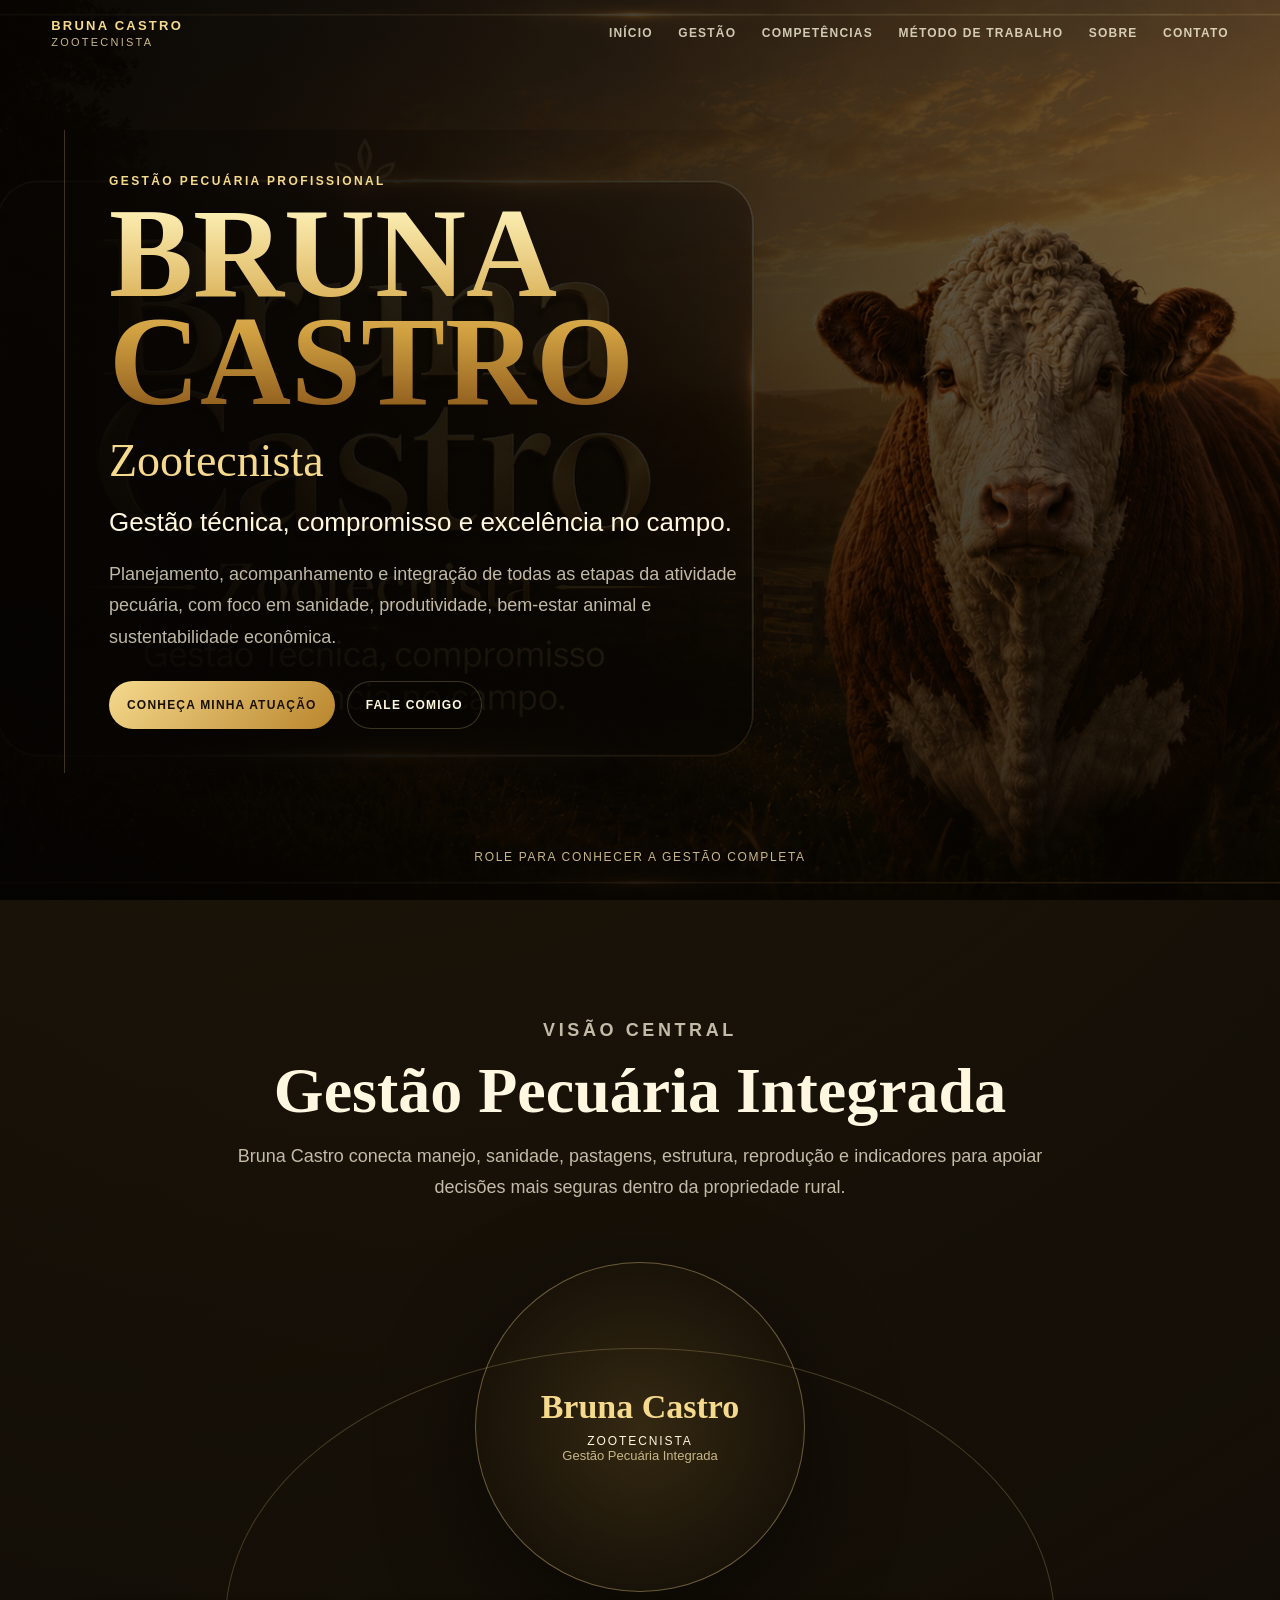
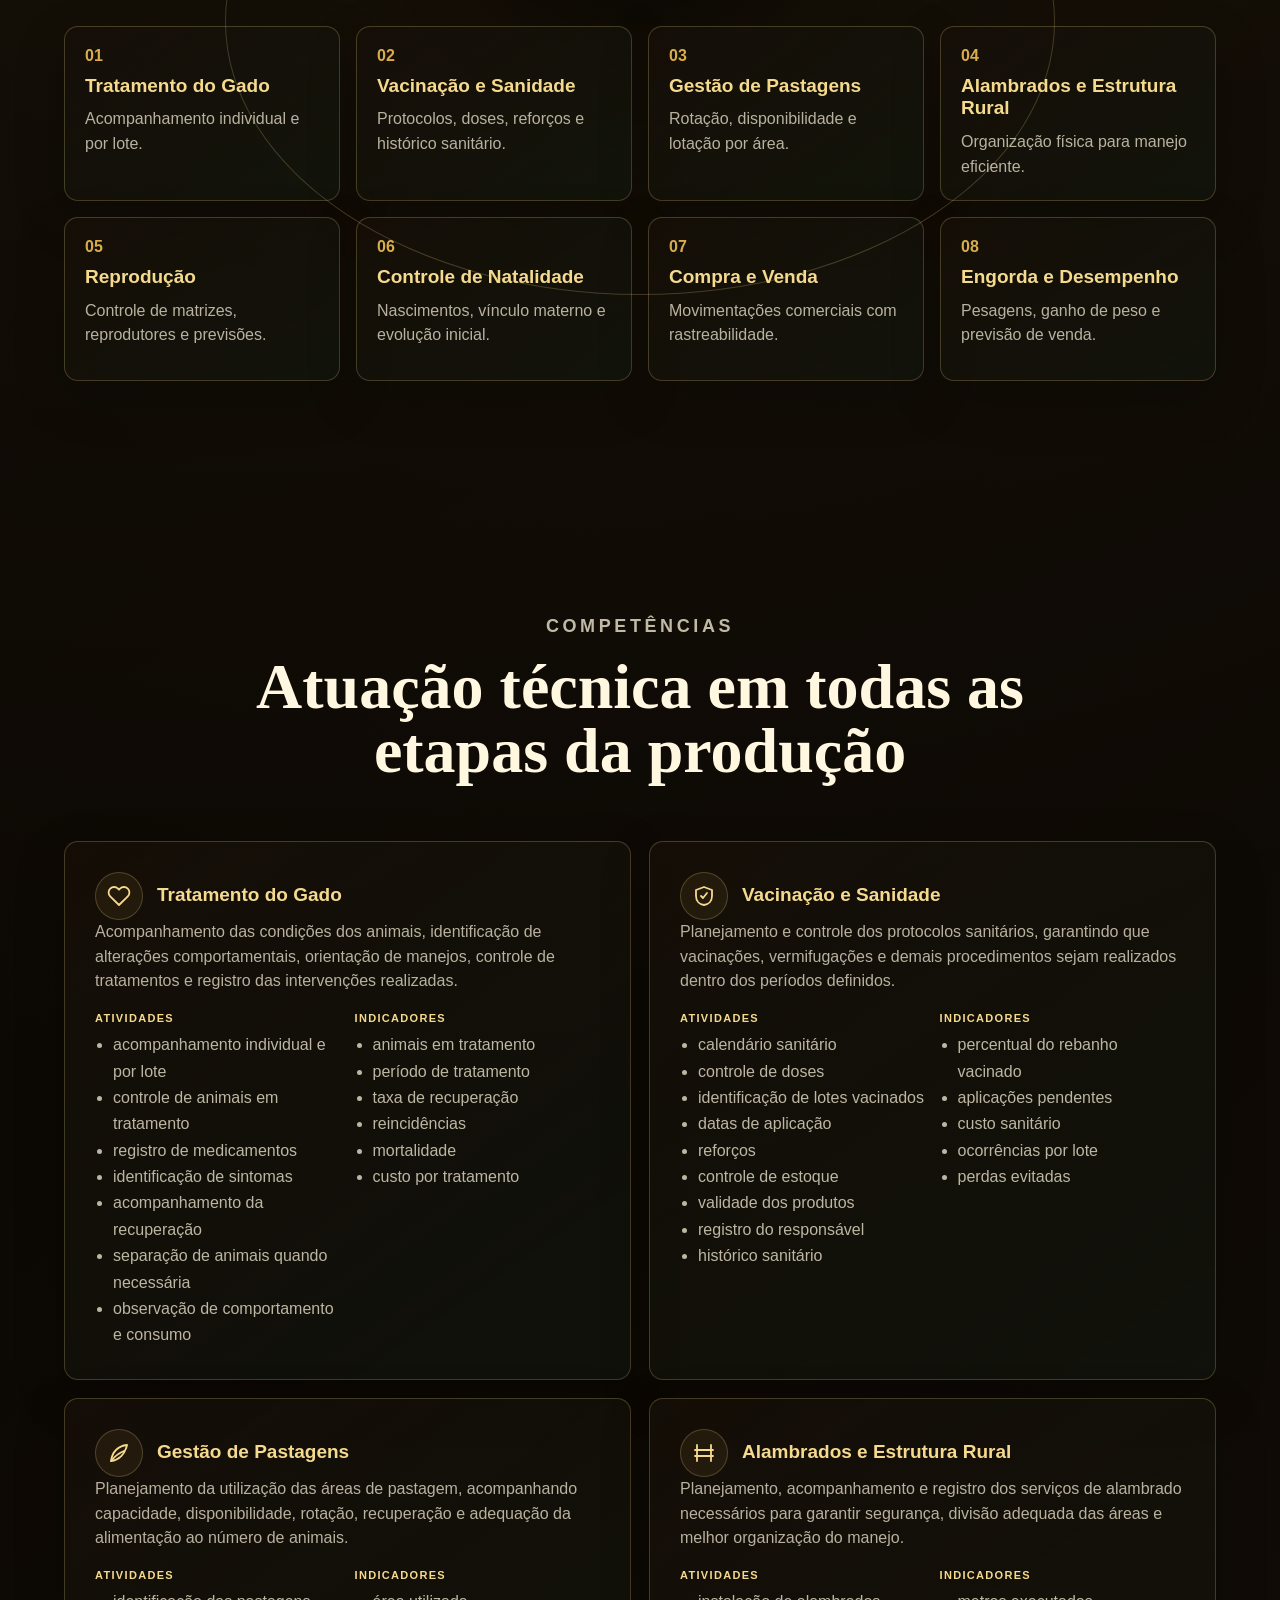
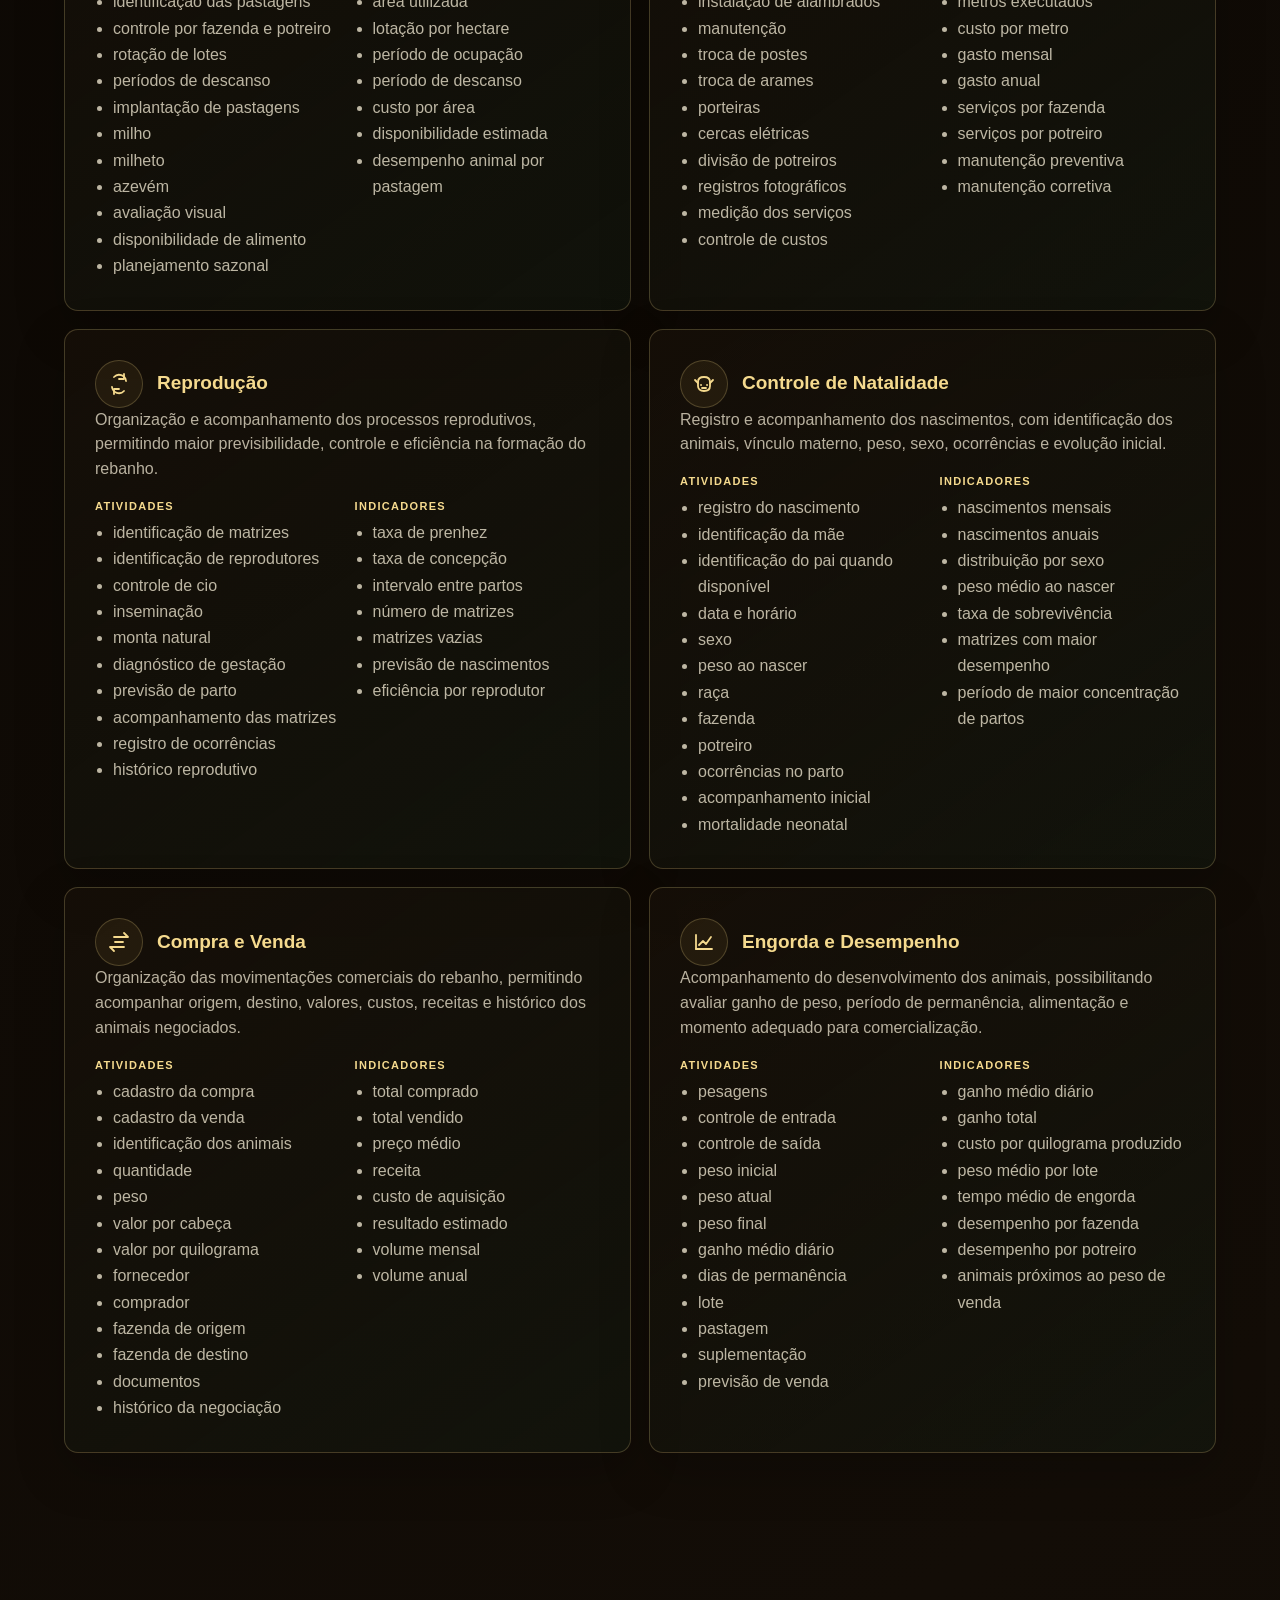
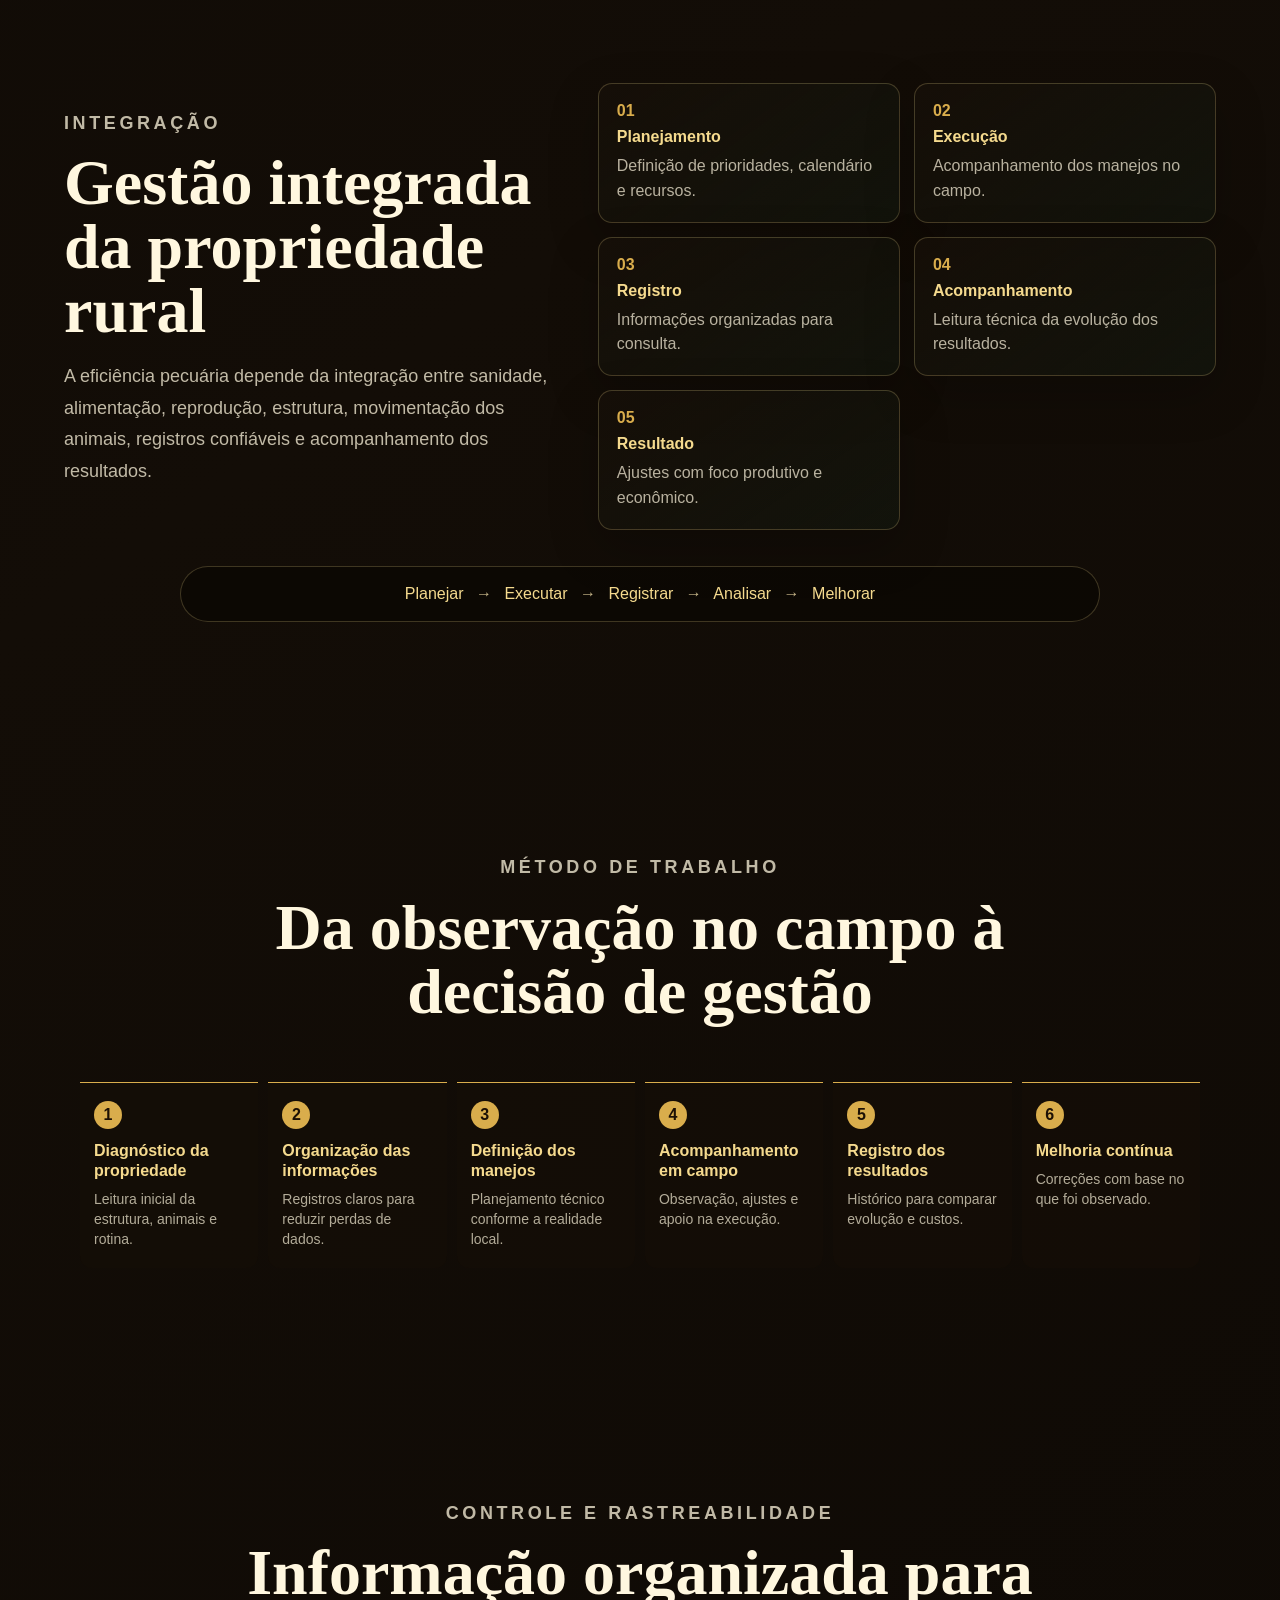
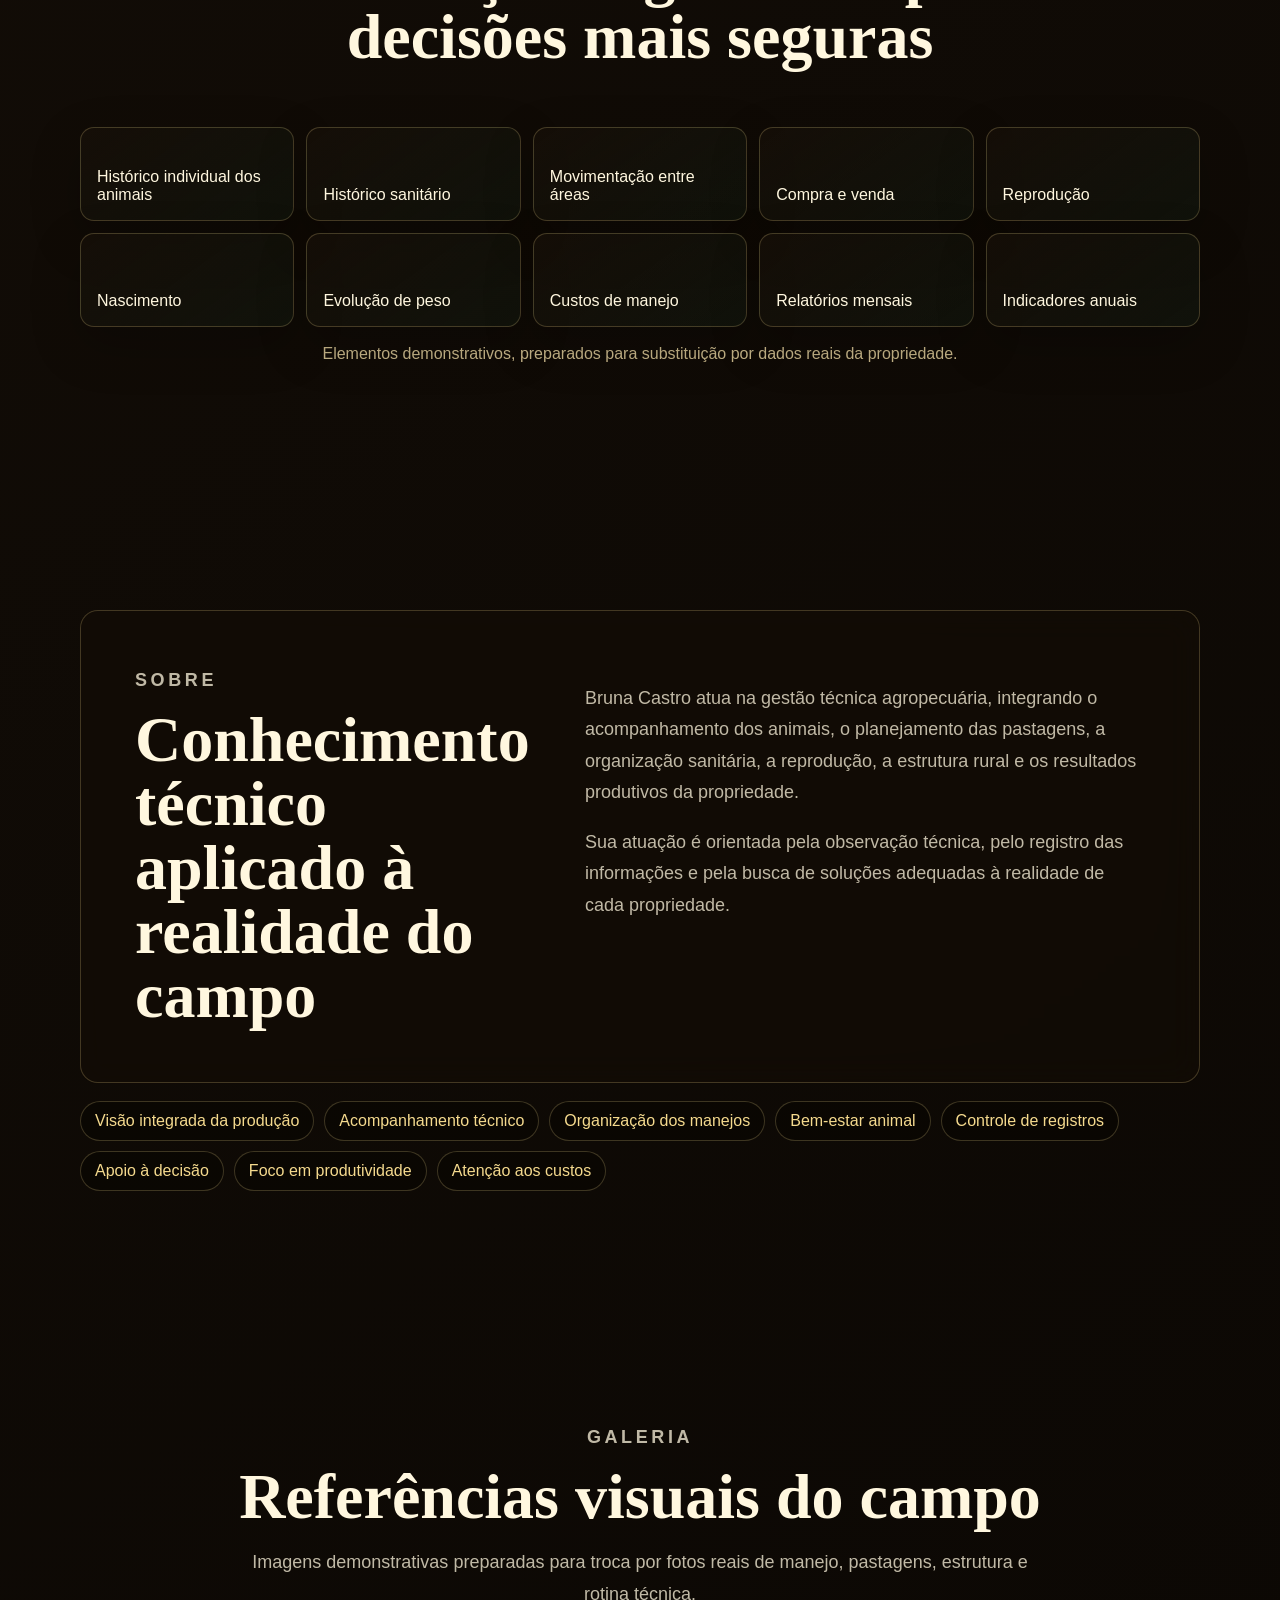
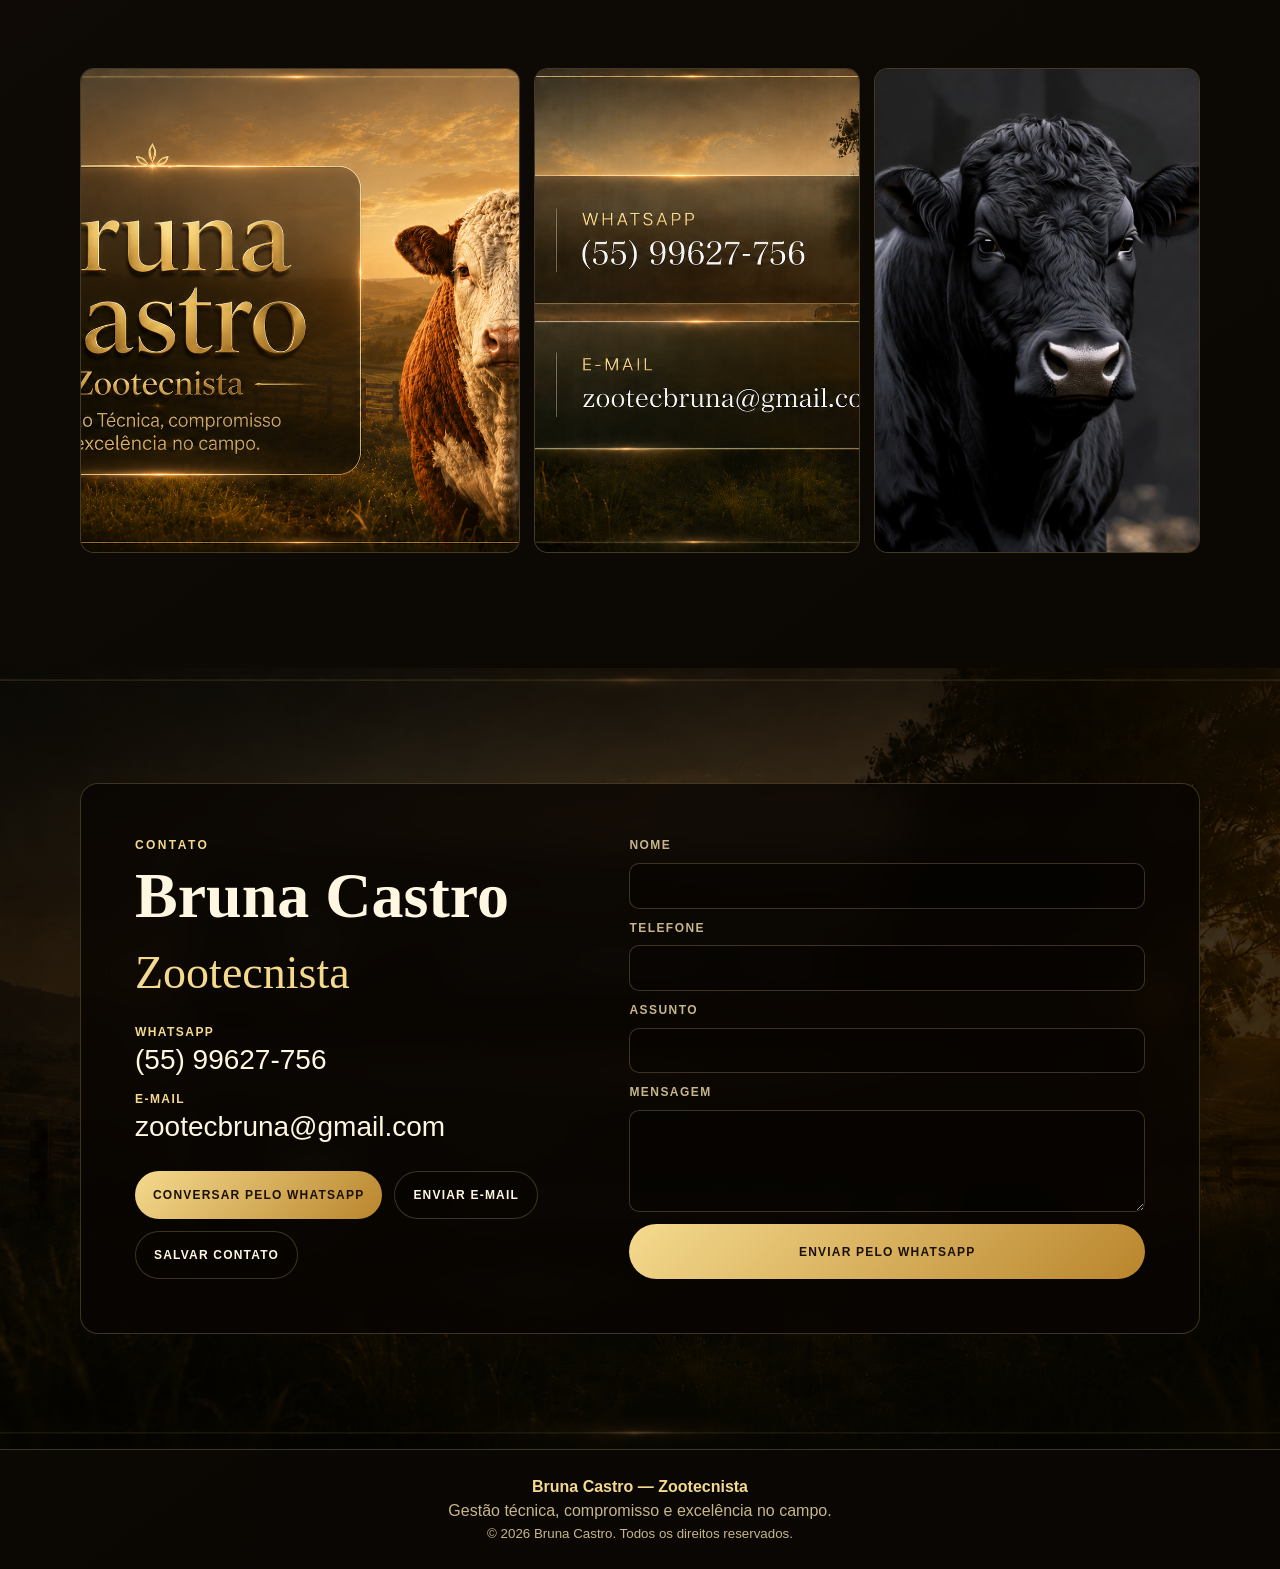
==== bruna/index.html @ d0d87368 "Add Bruna Castro portfolio" ====
<!DOCTYPE html>
<html lang="pt-BR">
<head>
  <meta charset="UTF-8">
  <meta name="viewport" content="width=device-width, initial-scale=1.0">
  <title>Bruna Castro | Zootecnista e Gestão Pecuária</title>
  <meta name="description" content="Portfólio profissional de Bruna Castro, zootecnista com atuação em gestão pecuária, sanidade animal, pastagens, reprodução, engorda, compra e venda e organização de propriedades rurais.">
  <meta name="theme-color" content="#0b0702">
  <link rel="canonical" href="https://wolf-pecuaria.onrender.com/bruna/">
  <link rel="icon" type="image/png" href="./assets/favicon.png">
  <meta property="og:title" content="Bruna Castro | Zootecnista e Gestão Pecuária">
  <meta property="og:description" content="Gestão técnica, compromisso e excelência no campo.">
  <meta property="og:image" content="https://wolf-pecuaria.onrender.com/bruna/assets/bruna-castro-capa.png">
  <meta property="og:type" content="website">
  <meta property="og:url" content="https://wolf-pecuaria.onrender.com/bruna/">
  <link rel="stylesheet" href="./styles.css">
  <script type="application/ld+json">
    {
      "@context": "https://schema.org",
      "@type": "Person",
      "name": "Bruna Castro",
      "jobTitle": "Zootecnista",
      "telephone": "+55 55 99627-756",
      "email": "zootecbruna@gmail.com",
      "url": "https://wolf-pecuaria.onrender.com/bruna/"
    }
  </script>
</head>
<body>
  <header class="site-header" id="siteHeader">
    <a class="brand" href="#inicio" aria-label="Ir para o início">
      <strong>Bruna Castro</strong>
      <span>Zootecnista</span>
    </a>
    <button class="menu-toggle" id="menuToggle" type="button" aria-label="Abrir menu" aria-expanded="false">
      <span></span><span></span><span></span>
    </button>
    <nav class="nav" id="navMenu" aria-label="Navegação principal">
      <a href="#inicio">Início</a>
      <a href="#gestao">Gestão</a>
      <a href="#competencias">Competências</a>
      <a href="#metodo">Método de Trabalho</a>
      <a href="#sobre">Sobre</a>
      <a href="#contato">Contato</a>
    </nav>
  </header>

  <main>
    <section class="hero section" id="inicio">
      <div class="hero-bg" aria-hidden="true"></div>
      <div class="hero-content reveal">
        <p class="eyebrow">Gestão pecuária profissional</p>
        <h1>Bruna Castro</h1>
        <p class="hero-role">Zootecnista</p>
        <p class="hero-quote">Gestão técnica, compromisso e excelência no campo.</p>
        <p class="hero-text">Planejamento, acompanhamento e integração de todas as etapas da atividade pecuária, com foco em sanidade, produtividade, bem-estar animal e sustentabilidade econômica.</p>
        <div class="hero-actions">
          <a class="btn btn-primary" href="#competencias">Conheça minha atuação</a>
          <a class="btn btn-ghost" href="https://wa.me/555599627756" target="_blank" rel="noopener">Fale comigo</a>
        </div>
      </div>
      <p class="scroll-hint">Role para conhecer a gestão completa</p>
    </section>

    <section class="section management" id="gestao">
      <div class="section-heading reveal">
        <p class="eyebrow">Visão central</p>
        <h2>Gestão Pecuária Integrada</h2>
        <p>Bruna Castro conecta manejo, sanidade, pastagens, estrutura, reprodução e indicadores para apoiar decisões mais seguras dentro da propriedade rural.</p>
      </div>

      <div class="diagram reveal" aria-label="Diagrama de competências integradas">
        <div class="diagram-center">
          <strong>Bruna Castro</strong>
          <span>Zootecnista</span>
          <em>Gestão Pecuária Integrada</em>
        </div>
        <div class="diagram-grid">
          <article class="diagram-card"><span>01</span><h3>Tratamento do Gado</h3><p>Acompanhamento individual e por lote.</p></article>
          <article class="diagram-card"><span>02</span><h3>Vacinação e Sanidade</h3><p>Protocolos, doses, reforços e histórico sanitário.</p></article>
          <article class="diagram-card"><span>03</span><h3>Gestão de Pastagens</h3><p>Rotação, disponibilidade e lotação por área.</p></article>
          <article class="diagram-card"><span>04</span><h3>Alambrados e Estrutura Rural</h3><p>Organização física para manejo eficiente.</p></article>
          <article class="diagram-card"><span>05</span><h3>Reprodução</h3><p>Controle de matrizes, reprodutores e previsões.</p></article>
          <article class="diagram-card"><span>06</span><h3>Controle de Natalidade</h3><p>Nascimentos, vínculo materno e evolução inicial.</p></article>
          <article class="diagram-card"><span>07</span><h3>Compra e Venda</h3><p>Movimentações comerciais com rastreabilidade.</p></article>
          <article class="diagram-card"><span>08</span><h3>Engorda e Desempenho</h3><p>Pesagens, ganho de peso e previsão de venda.</p></article>
        </div>
      </div>
    </section>

    <section class="section competencies" id="competencias">
      <div class="section-heading reveal">
        <p class="eyebrow">Competências</p>
        <h2>Atuação técnica em todas as etapas da produção</h2>
      </div>
      <div class="competency-list" id="competencyList"></div>
    </section>

    <section class="section integrated">
      <div class="split">
        <div class="section-heading reveal">
          <p class="eyebrow">Integração</p>
          <h2>Gestão integrada da propriedade rural</h2>
          <p>A eficiência pecuária depende da integração entre sanidade, alimentação, reprodução, estrutura, movimentação dos animais, registros confiáveis e acompanhamento dos resultados.</p>
        </div>
        <div class="pillars reveal">
          <article><span>01</span><strong>Planejamento</strong><p>Definição de prioridades, calendário e recursos.</p></article>
          <article><span>02</span><strong>Execução</strong><p>Acompanhamento dos manejos no campo.</p></article>
          <article><span>03</span><strong>Registro</strong><p>Informações organizadas para consulta.</p></article>
          <article><span>04</span><strong>Acompanhamento</strong><p>Leitura técnica da evolução dos resultados.</p></article>
          <article><span>05</span><strong>Resultado</strong><p>Ajustes com foco produtivo e econômico.</p></article>
        </div>
      </div>
      <div class="flow reveal">Planejar <span>→</span> Executar <span>→</span> Registrar <span>→</span> Analisar <span>→</span> Melhorar</div>
    </section>

    <section class="section method" id="metodo">
      <div class="section-heading reveal">
        <p class="eyebrow">Método de Trabalho</p>
        <h2>Da observação no campo à decisão de gestão</h2>
      </div>
      <ol class="timeline reveal">
        <li><strong>Diagnóstico da propriedade</strong><span>Leitura inicial da estrutura, animais e rotina.</span></li>
        <li><strong>Organização das informações</strong><span>Registros claros para reduzir perdas de dados.</span></li>
        <li><strong>Definição dos manejos</strong><span>Planejamento técnico conforme a realidade local.</span></li>
        <li><strong>Acompanhamento em campo</strong><span>Observação, ajustes e apoio na execução.</span></li>
        <li><strong>Registro dos resultados</strong><span>Histórico para comparar evolução e custos.</span></li>
        <li><strong>Melhoria contínua</strong><span>Correções com base no que foi observado.</span></li>
      </ol>
    </section>

    <section class="section traceability">
      <div class="section-heading reveal">
        <p class="eyebrow">Controle e rastreabilidade</p>
        <h2>Informação organizada para decisões mais seguras</h2>
      </div>
      <div class="dashboard reveal">
        <article>Histórico individual dos animais</article>
        <article>Histórico sanitário</article>
        <article>Movimentação entre áreas</article>
        <article>Compra e venda</article>
        <article>Reprodução</article>
        <article>Nascimento</article>
        <article>Evolução de peso</article>
        <article>Custos de manejo</article>
        <article>Relatórios mensais</article>
        <article>Indicadores anuais</article>
      </div>
      <p class="demo-note">Elementos demonstrativos, preparados para substituição por dados reais da propriedade.</p>
    </section>

    <section class="section about" id="sobre">
      <div class="about-panel reveal">
        <div>
          <p class="eyebrow">Sobre</p>
          <h2>Conhecimento técnico aplicado à realidade do campo</h2>
        </div>
        <div>
          <p>Bruna Castro atua na gestão técnica agropecuária, integrando o acompanhamento dos animais, o planejamento das pastagens, a organização sanitária, a reprodução, a estrutura rural e os resultados produtivos da propriedade.</p>
          <p>Sua atuação é orientada pela observação técnica, pelo registro das informações e pela busca de soluções adequadas à realidade de cada propriedade.</p>
        </div>
      </div>
      <div class="highlights reveal">
        <span>Visão integrada da produção</span>
        <span>Acompanhamento técnico</span>
        <span>Organização dos manejos</span>
        <span>Bem-estar animal</span>
        <span>Controle de registros</span>
        <span>Apoio à decisão</span>
        <span>Foco em produtividade</span>
        <span>Atenção aos custos</span>
      </div>
    </section>

    <section class="section gallery-section">
      <div class="section-heading reveal">
        <p class="eyebrow">Galeria</p>
        <h2>Referências visuais do campo</h2>
        <p>Imagens demonstrativas preparadas para troca por fotos reais de manejo, pastagens, estrutura e rotina técnica.</p>
      </div>
      <div class="gallery reveal">
        <button type="button" data-src="./assets/bruna-castro-capa.png"><img src="./assets/bruna-castro-capa.png" loading="lazy" alt="Gado em paisagem rural dourada"></button>
        <button type="button" data-src="./assets/bruna-contato-verso.png"><img src="./assets/bruna-contato-verso.png" loading="lazy" alt="Paisagem rural com contatos demonstrativos"></button>
        <button type="button" data-src="./assets/campo-background.jpg"><img src="./assets/campo-background.jpg" loading="lazy" alt="Gado em ambiente de campo"></button>
      </div>
    </section>

    <section class="section contact" id="contato">
      <div class="contact-bg" aria-hidden="true"></div>
      <div class="contact-card reveal">
        <div>
          <p class="eyebrow">Contato</p>
          <h2>Bruna Castro</h2>
          <p class="hero-role">Zootecnista</p>
          <dl class="contact-data">
            <div><dt>WhatsApp</dt><dd><a href="https://wa.me/555599627756" target="_blank" rel="noopener">(55) 99627-756</a></dd></div>
            <div><dt>E-mail</dt><dd><a href="mailto:zootecbruna@gmail.com">zootecbruna@gmail.com</a></dd></div>
          </dl>
          <div class="contact-actions">
            <a class="btn btn-primary" href="https://wa.me/555599627756" target="_blank" rel="noopener">Conversar pelo WhatsApp</a>
            <a class="btn btn-ghost" href="mailto:zootecbruna@gmail.com">Enviar e-mail</a>
            <a class="btn btn-ghost" href="./bruna-castro.vcf" download>Salvar contato</a>
          </div>
        </div>
        <form class="contact-form" id="contactForm">
          <label>Nome<input name="nome" type="text" autocomplete="name" required></label>
          <label>Telefone<input name="telefone" type="tel" autocomplete="tel"></label>
          <label>Assunto<input name="assunto" type="text" required></label>
          <label>Mensagem<textarea name="mensagem" rows="5" required></textarea></label>
          <button class="btn btn-primary" type="submit">Enviar pelo WhatsApp</button>
        </form>
      </div>
    </section>
  </main>

  <footer class="footer">
    <strong>Bruna Castro — Zootecnista</strong>
    <span>Gestão técnica, compromisso e excelência no campo.</span>
    <small>© <span id="year"></span> Bruna Castro. Todos os direitos reservados.</small>
  </footer>

  <div class="lightbox" id="lightbox" aria-hidden="true">
    <button type="button" aria-label="Fechar visualização" id="closeLightbox">×</button>
    <img src="" alt="">
  </div>

  <script src="./script.js"></script>
</body>
</html>
---- bruna/styles.css ----
:root {
  --bg: #080502;
  --panel: rgba(18, 12, 6, 0.78);
  --panel-solid: #151008;
  --ink: #fff7df;
  --muted: #c7b689;
  --gold: #d9ad4c;
  --gold-light: #f5da8e;
  --green: #223521;
  --earth: #5b2c14;
  --line: rgba(245, 218, 142, 0.22);
  --shadow: 0 28px 90px rgba(0, 0, 0, 0.5);
}

* { box-sizing: border-box; }
html { scroll-behavior: smooth; }
body {
  margin: 0;
  color: var(--ink);
  background:
    radial-gradient(circle at 20% 0%, rgba(217, 173, 76, 0.12), transparent 28%),
    linear-gradient(145deg, #050301, #130d07 52%, #090603);
  font-family: Arial, Helvetica, sans-serif;
  overflow-x: hidden;
}

body.menu-open { overflow: hidden; }
a { color: inherit; text-decoration: none; }
button, input, textarea { font: inherit; }
img { max-width: 100%; display: block; }
:focus-visible { outline: 2px solid var(--gold-light); outline-offset: 4px; }

.site-header {
  position: fixed;
  top: 0;
  left: 0;
  right: 0;
  z-index: 50;
  display: flex;
  align-items: center;
  justify-content: space-between;
  gap: 20px;
  padding: 18px clamp(18px, 4vw, 56px);
  transition: background 240ms ease, border-color 240ms ease, padding 240ms ease;
  border-bottom: 1px solid transparent;
}
.site-header.is-scrolled {
  padding-block: 12px;
  background: rgba(8, 5, 2, 0.78);
  border-color: var(--line);
  backdrop-filter: blur(18px);
}
.brand {
  display: grid;
  gap: 3px;
  text-transform: uppercase;
  letter-spacing: 0.14em;
}
.brand strong { color: var(--gold-light); font-size: 13px; }
.brand span { color: var(--muted); font-size: 11px; }
.nav { display: flex; align-items: center; gap: clamp(12px, 2vw, 26px); }
.nav a {
  color: rgba(255, 247, 223, 0.78);
  font-size: 12px;
  font-weight: 700;
  letter-spacing: 0.1em;
  text-transform: uppercase;
}
.nav a:hover { color: var(--gold-light); }
.menu-toggle {
  display: none;
  width: 44px;
  height: 44px;
  border: 1px solid var(--line);
  border-radius: 50%;
  background: rgba(0,0,0,.25);
  color: var(--ink);
}
.menu-toggle span {
  display: block;
  width: 18px;
  height: 2px;
  margin: 4px auto;
  background: currentColor;
}

.section { position: relative; padding: clamp(72px, 9vw, 126px) clamp(18px, 5vw, 72px); }
.section-heading {
  width: min(100%, 820px);
  margin: 0 auto clamp(34px, 5vw, 58px);
  text-align: center;
}
.eyebrow {
  margin: 0 0 12px;
  color: var(--gold-light);
  font-size: 12px;
  font-weight: 800;
  letter-spacing: 0.2em;
  text-transform: uppercase;
}
h1, h2, h3, p { overflow-wrap: anywhere; }
h1, h2 {
  margin: 0;
  font-family: Georgia, "Times New Roman", serif;
  font-weight: 700;
  letter-spacing: 0;
}
h2 { font-size: clamp(34px, 5vw, 64px); line-height: 1; }
.section-heading p, .hero-text, .about p {
  color: rgba(255, 247, 223, 0.74);
  font-size: clamp(15px, 1.6vw, 18px);
  line-height: 1.75;
}

.hero {
  min-height: 100vh;
  display: grid;
  align-items: center;
  isolation: isolate;
  padding-top: 118px;
}
.hero-bg, .contact-bg {
  position: absolute;
  inset: 0;
  z-index: -2;
  background: url("./assets/bruna-castro-capa.png") center / cover no-repeat;
}
.hero::after, .contact::after {
  content: "";
  position: absolute;
  inset: 0;
  z-index: -1;
  background:
    linear-gradient(90deg, rgba(5,3,1,.9) 0%, rgba(5,3,1,.62) 45%, rgba(5,3,1,.18) 100%),
    linear-gradient(180deg, rgba(5,3,1,.35), rgba(5,3,1,.7));
}
.hero-content {
  width: min(100%, 720px);
  padding: clamp(22px, 4vw, 44px);
  border-left: 1px solid var(--line);
  background: linear-gradient(90deg, rgba(8,5,2,.52), transparent);
}
.hero h1 {
  color: transparent;
  background: linear-gradient(180deg, #fff4bc, #d2a242 60%, #8a581b);
  background-clip: text;
  -webkit-background-clip: text;
  font-size: clamp(54px, 10vw, 126px);
  line-height: .86;
  text-transform: uppercase;
}
.hero-role {
  margin: 18px 0 0;
  color: var(--gold-light);
  font-family: Georgia, "Times New Roman", serif;
  font-size: clamp(26px, 4vw, 46px);
}
.hero-quote {
  margin: 18px 0 0;
  color: var(--ink);
  font-size: clamp(18px, 2.2vw, 26px);
  line-height: 1.35;
}
.hero-actions, .contact-actions {
  display: flex;
  flex-wrap: wrap;
  gap: 12px;
  margin-top: 28px;
}
.btn {
  display: inline-flex;
  align-items: center;
  justify-content: center;
  min-height: 48px;
  padding: 0 18px;
  border: 1px solid var(--line);
  border-radius: 999px;
  font-size: 12px;
  font-weight: 800;
  letter-spacing: .1em;
  text-transform: uppercase;
}
.btn-primary { background: linear-gradient(135deg, #f5da8e, #b9852c); color: #1b1005; border: 0; }
.btn-ghost { background: rgba(8,5,2,.45); color: var(--ink); }
.scroll-hint {
  position: absolute;
  left: 50%;
  bottom: 24px;
  transform: translateX(-50%);
  color: var(--muted);
  font-size: 12px;
  letter-spacing: .14em;
  text-transform: uppercase;
  text-align: center;
}

.diagram {
  width: min(100%, 1160px);
  margin: 0 auto;
  position: relative;
}
.diagram::before {
  content: "";
  position: absolute;
  inset: 12% 14%;
  border: 1px solid var(--line);
  border-radius: 50%;
  pointer-events: none;
}
.diagram-center {
  width: min(100%, 330px);
  margin: 0 auto 34px;
  padding: 34px 24px;
  border: 1px solid rgba(245,218,142,.36);
  border-radius: 50%;
  aspect-ratio: 1;
  display: grid;
  place-content: center;
  text-align: center;
  background: radial-gradient(circle, rgba(217,173,76,.16), rgba(13,9,4,.88));
  box-shadow: var(--shadow);
}
.diagram-center strong { font-family: Georgia, serif; color: var(--gold-light); font-size: 34px; line-height: 1; }
.diagram-center span { margin-top: 10px; color: var(--ink); text-transform: uppercase; letter-spacing: .16em; font-size: 12px; }
.diagram-center em { color: var(--muted); font-style: normal; font-size: 13px; }
.diagram-grid {
  display: grid;
  grid-template-columns: repeat(4, minmax(0, 1fr));
  gap: 16px;
}
.diagram-card, .competency, .pillars article, .dashboard article {
  border: 1px solid var(--line);
  border-radius: 14px;
  background: linear-gradient(145deg, rgba(22,15,8,.84), rgba(19,34,22,.34));
  box-shadow: 0 18px 50px rgba(0,0,0,.22);
}
.diagram-card {
  min-height: 164px;
  padding: 20px;
  transition: transform 180ms ease, border-color 180ms ease;
}
.diagram-card:hover { transform: translateY(-4px); border-color: rgba(245,218,142,.6); }
.diagram-card span { color: var(--gold); font-weight: 800; }
.diagram-card h3, .competency h3 { margin: 10px 0; color: var(--gold-light); font-size: 19px; line-height: 1.2; }
.diagram-card p, .competency p, .pillars p { color: rgba(255,247,223,.7); line-height: 1.55; margin: 0; }

.competency-list {
  width: min(100%, 1180px);
  margin: 0 auto;
  display: grid;
  grid-template-columns: repeat(2, minmax(0, 1fr));
  gap: 18px;
}
.competency { padding: clamp(20px, 3vw, 30px); }
.competency-top { display: flex; align-items: center; gap: 14px; }
.icon {
  width: 48px;
  height: 48px;
  display: grid;
  place-items: center;
  border: 1px solid var(--line);
  border-radius: 50%;
  color: var(--gold-light);
  background: rgba(217,173,76,.08);
  flex: 0 0 auto;
}
.icon svg { width: 24px; height: 24px; fill: none; stroke: currentColor; stroke-width: 1.8; stroke-linecap: round; stroke-linejoin: round; }
.detail-grid { display: grid; grid-template-columns: 1fr 1fr; gap: 14px; margin-top: 18px; }
.detail-grid h4 { margin: 0 0 8px; color: var(--gold-light); text-transform: uppercase; letter-spacing: .12em; font-size: 11px; }
.detail-grid ul { margin: 0; padding-left: 18px; color: rgba(255,247,223,.72); line-height: 1.65; }

.split {
  width: min(100%, 1160px);
  margin: 0 auto;
  display: grid;
  grid-template-columns: .9fr 1.1fr;
  gap: 28px;
  align-items: center;
}
.split .section-heading { margin: 0; text-align: left; }
.pillars { display: grid; grid-template-columns: repeat(2, minmax(0,1fr)); gap: 14px; }
.pillars article { padding: 18px; }
.pillars span { color: var(--gold); font-weight: 800; }
.pillars strong { display: block; margin: 8px 0; color: var(--gold-light); }
.flow {
  width: min(100%, 920px);
  margin: 36px auto 0;
  padding: 18px;
  border: 1px solid var(--line);
  border-radius: 999px;
  text-align: center;
  color: var(--gold-light);
  background: rgba(8,5,2,.48);
}
.flow span { color: var(--muted); margin: 0 8px; }

.timeline {
  width: min(100%, 1120px);
  margin: 0 auto;
  padding: 0;
  display: grid;
  grid-template-columns: repeat(6, minmax(0,1fr));
  gap: 10px;
  list-style: none;
  counter-reset: step;
}
.timeline li {
  position: relative;
  padding: 18px 14px;
  border-top: 1px solid var(--gold);
  background: rgba(20,14,7,.7);
  border-radius: 0 0 12px 12px;
}
.timeline li::before {
  counter-increment: step;
  content: counter(step);
  width: 28px; height: 28px;
  display: grid; place-items: center;
  margin-bottom: 12px;
  border-radius: 50%;
  background: var(--gold);
  color: #1c1005;
  font-weight: 800;
}
.timeline strong { display: block; color: var(--gold-light); line-height: 1.25; }
.timeline span { display: block; margin-top: 8px; color: rgba(255,247,223,.68); line-height: 1.45; font-size: 14px; }

.dashboard {
  width: min(100%, 1120px);
  margin: 0 auto;
  display: grid;
  grid-template-columns: repeat(5, minmax(0,1fr));
  gap: 12px;
}
.dashboard article { min-height: 94px; padding: 16px; display: grid; align-content: end; color: var(--ink); }
.demo-note { text-align: center; color: var(--muted); margin-top: 18px; }

.about-panel {
  width: min(100%, 1120px);
  margin: 0 auto;
  display: grid;
  grid-template-columns: .85fr 1.15fr;
  gap: 36px;
  padding: clamp(26px, 5vw, 54px);
  border: 1px solid var(--line);
  border-radius: 18px;
  background: var(--panel);
  backdrop-filter: blur(16px);
}
.highlights {
  width: min(100%, 1120px);
  margin: 18px auto 0;
  display: flex;
  flex-wrap: wrap;
  gap: 10px;
}
.highlights span {
  padding: 10px 14px;
  border: 1px solid var(--line);
  border-radius: 999px;
  color: var(--gold-light);
  background: rgba(8,5,2,.48);
}

.gallery {
  width: min(100%, 1120px);
  margin: 0 auto;
  display: grid;
  grid-template-columns: 1.35fr 1fr 1fr;
  gap: 14px;
}
.gallery button {
  min-height: 230px;
  padding: 0;
  overflow: hidden;
  border: 1px solid var(--line);
  border-radius: 14px;
  background: #130d06;
  cursor: pointer;
}
.gallery img { width: 100%; height: 100%; object-fit: cover; transition: transform 240ms ease; }
.gallery button:hover img { transform: scale(1.04); }

.contact { isolation: isolate; }
.contact-bg { background-image: url("./assets/bruna-contato-verso.png"); }
.contact::after { background: rgba(5,3,1,.72); }
.contact-card {
  width: min(100%, 1120px);
  margin: 0 auto;
  display: grid;
  grid-template-columns: .95fr 1.05fr;
  gap: 28px;
  padding: clamp(24px, 5vw, 54px);
  border: 1px solid var(--line);
  border-radius: 18px;
  background: rgba(8,5,2,.78);
  backdrop-filter: blur(16px);
}
.contact-data { margin: 26px 0 0; display: grid; gap: 16px; }
.contact-data div { display: grid; gap: 5px; }
.contact-data dt { color: var(--gold-light); font-weight: 800; letter-spacing: .12em; text-transform: uppercase; font-size: 12px; }
.contact-data dd { margin: 0; font-size: clamp(18px, 2.4vw, 28px); overflow-wrap: anywhere; }
.contact-form { display: grid; gap: 12px; }
.contact-form label { display: grid; gap: 7px; color: var(--muted); font-size: 12px; font-weight: 800; letter-spacing: .12em; text-transform: uppercase; }
.contact-form input, .contact-form textarea {
  width: 100%;
  border: 1px solid var(--line);
  border-radius: 10px;
  padding: 13px 14px;
  color: var(--ink);
  background: rgba(0,0,0,.28);
  resize: vertical;
}

.footer {
  display: grid;
  gap: 6px;
  justify-items: center;
  padding: 28px 18px;
  color: var(--muted);
  text-align: center;
  border-top: 1px solid var(--line);
}
.footer strong { color: var(--gold-light); }

.lightbox {
  position: fixed;
  inset: 0;
  z-index: 100;
  display: none;
  place-items: center;
  padding: 20px;
  background: rgba(0,0,0,.82);
}
.lightbox.is-open { display: grid; }
.lightbox img { max-height: 86vh; border-radius: 12px; border: 1px solid var(--line); }
.lightbox button {
  position: absolute; top: 18px; right: 18px;
  width: 44px; height: 44px;
  border: 1px solid var(--line);
  border-radius: 50%;
  color: var(--ink);
  background: rgba(8,5,2,.8);
  font-size: 28px;
  cursor: pointer;
}

.reveal { opacity: 1; transform: translateY(18px); transition: transform 700ms ease; }
.reveal.is-visible { opacity: 1; transform: translateY(0); }

@media (max-width: 1040px) {
  .diagram-grid, .dashboard { grid-template-columns: repeat(2, minmax(0,1fr)); }
  .timeline { grid-template-columns: repeat(3, minmax(0,1fr)); }
  .split, .about-panel, .contact-card { grid-template-columns: 1fr; }
  .split .section-heading { text-align: center; margin: 0 auto; }
}

@media (max-width: 760px) {
  .menu-toggle { display: block; }
  .nav {
    position: fixed;
    top: 0; right: 0; bottom: 0;
    width: min(86vw, 340px);
    padding: 92px 26px 26px;
    flex-direction: column;
    align-items: flex-start;
    background: rgba(8,5,2,.96);
    border-left: 1px solid var(--line);
    transform: translateX(100%);
    transition: transform 240ms ease;
  }
  .nav.is-open { transform: translateX(0); }
  .hero { min-height: 92vh; }
  .hero-content { padding-inline: 18px; }
  .diagram::before { display: none; }
  .diagram-center { width: min(100%, 260px); }
  .diagram-grid {
    position: relative;
    grid-template-columns: 1fr;
  }
  .diagram-grid::before {
    content: "";
    position: absolute;
    left: 22px; top: 0; bottom: 0;
    width: 1px;
    background: var(--line);
  }
  .diagram-card { margin-left: 36px; }
  .competency-list, .detail-grid, .pillars, .dashboard, .gallery { grid-template-columns: 1fr; }
  .timeline {
    grid-template-columns: 1fr;
    border-left: 1px solid var(--line);
    padding-left: 18px;
  }
  .timeline li { border-top: 0; border-left: 1px solid var(--gold); border-radius: 0 12px 12px 0; }
  .flow { border-radius: 16px; line-height: 1.8; }
  .contact-actions, .hero-actions { flex-direction: column; }
  .btn { width: 100%; }
}

@media (max-width: 430px) {
  .section { padding-inline: 14px; }
  .site-header { padding-inline: 14px; }
  .hero h1 { font-size: clamp(44px, 17vw, 68px); }
  .hero-role { font-size: 25px; }
  h2 { font-size: 32px; }
  .about-panel, .contact-card { padding: 20px; }
}

@media (prefers-reduced-motion: reduce) {
  html { scroll-behavior: auto; }
  *, *::before, *::after { animation: none !important; transition: none !important; }
  .reveal { opacity: 1; transform: none; }
}
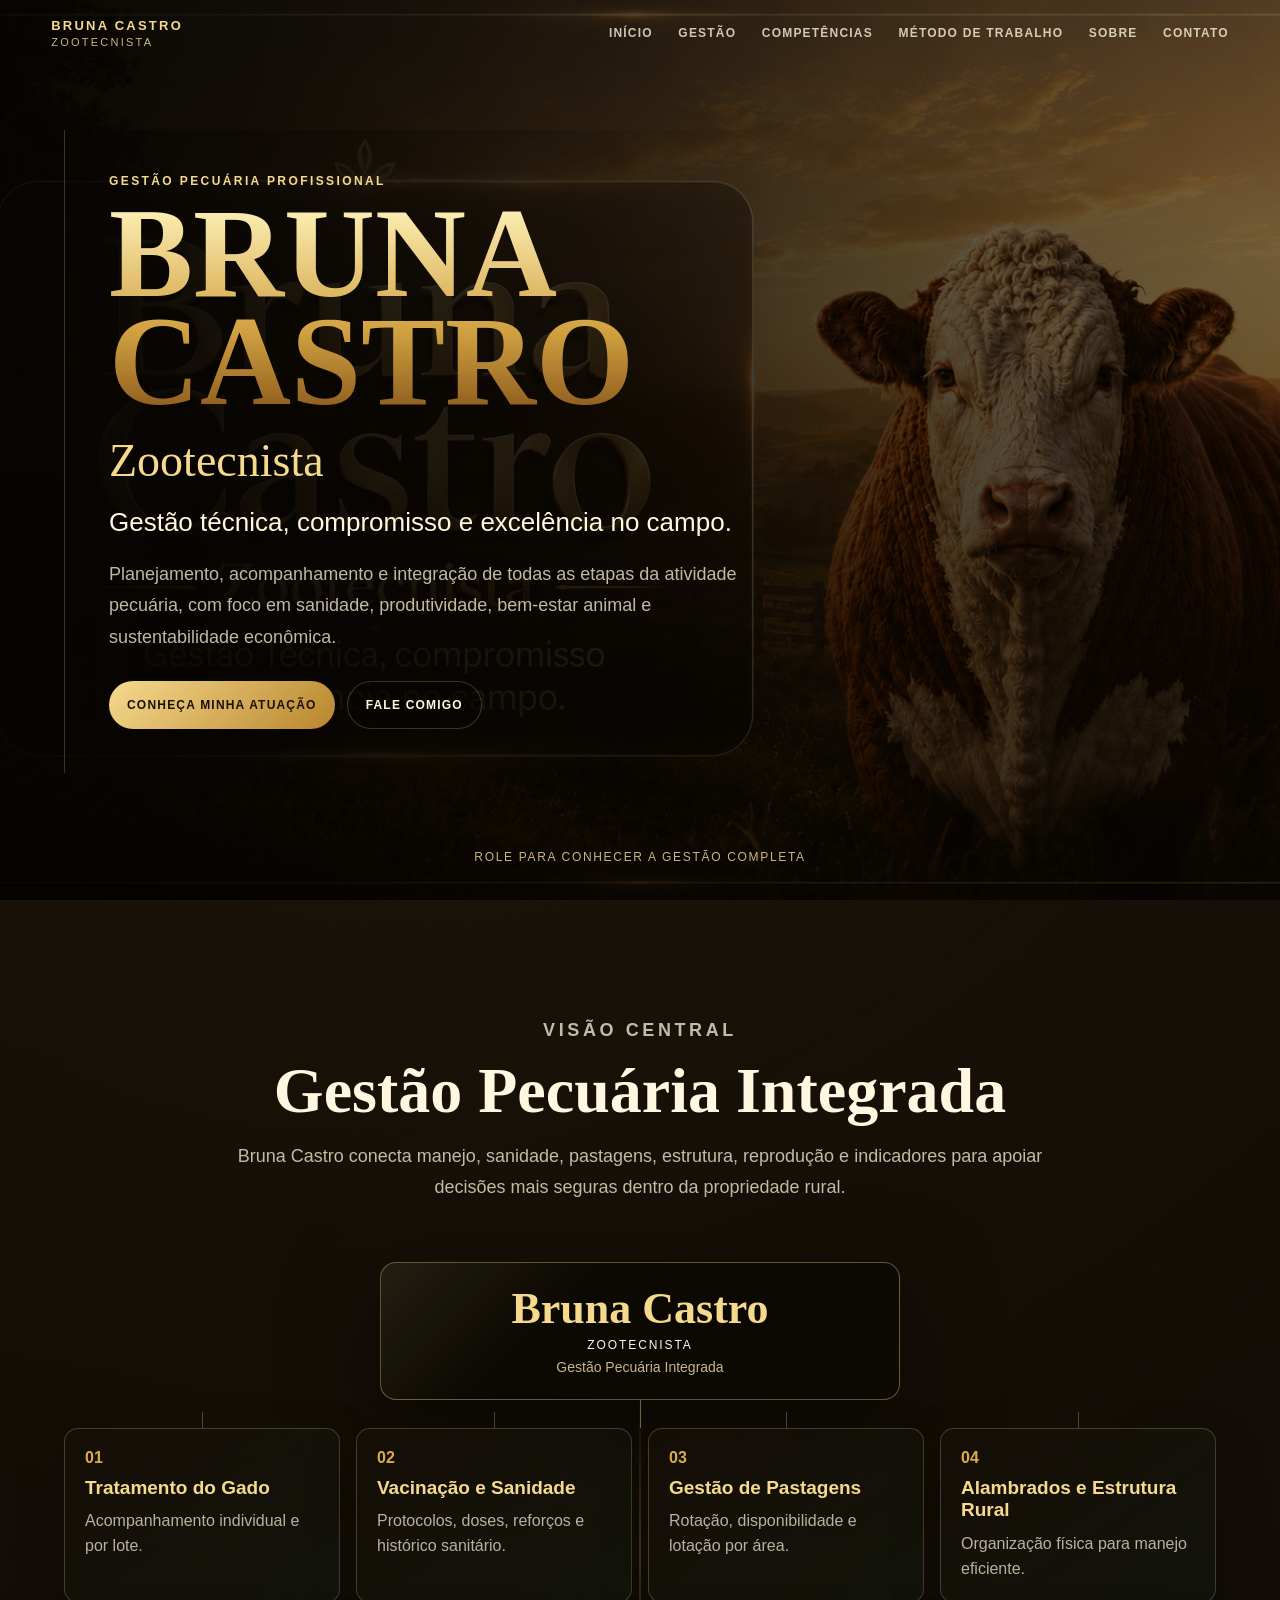
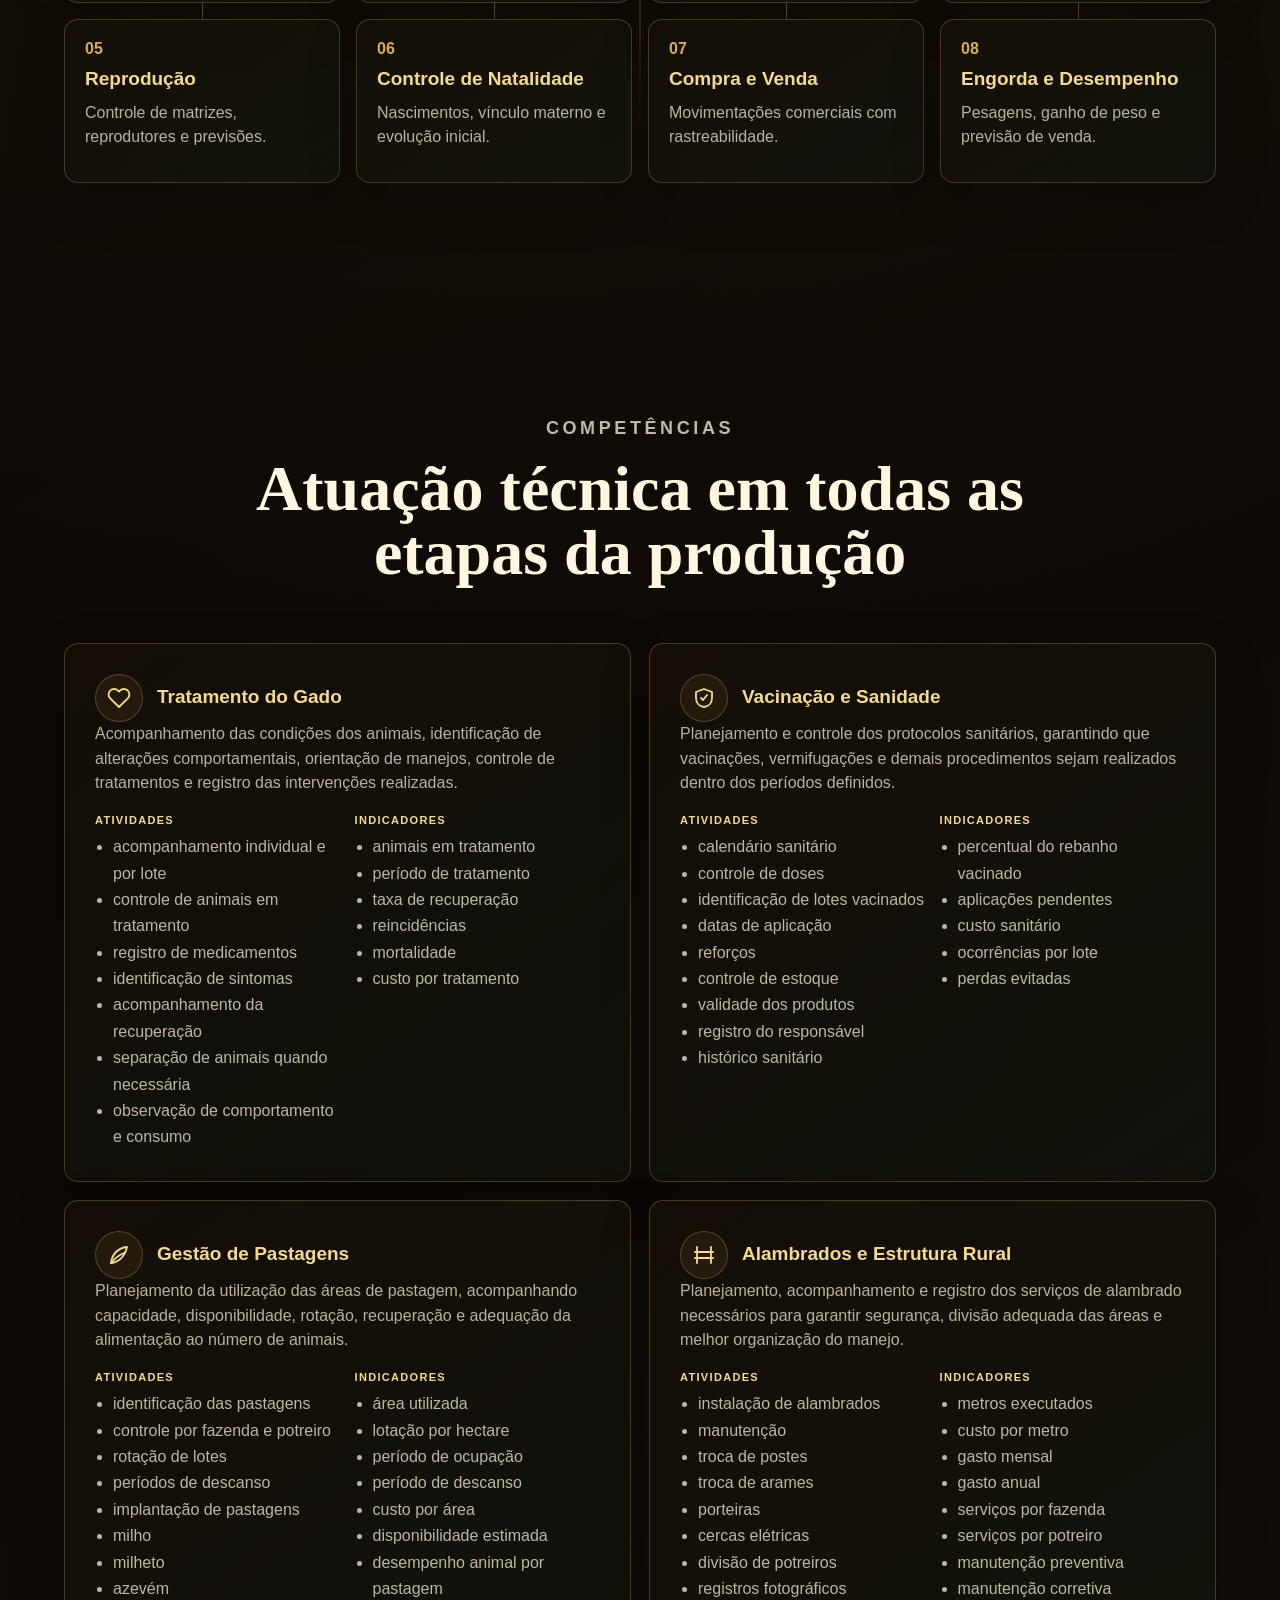
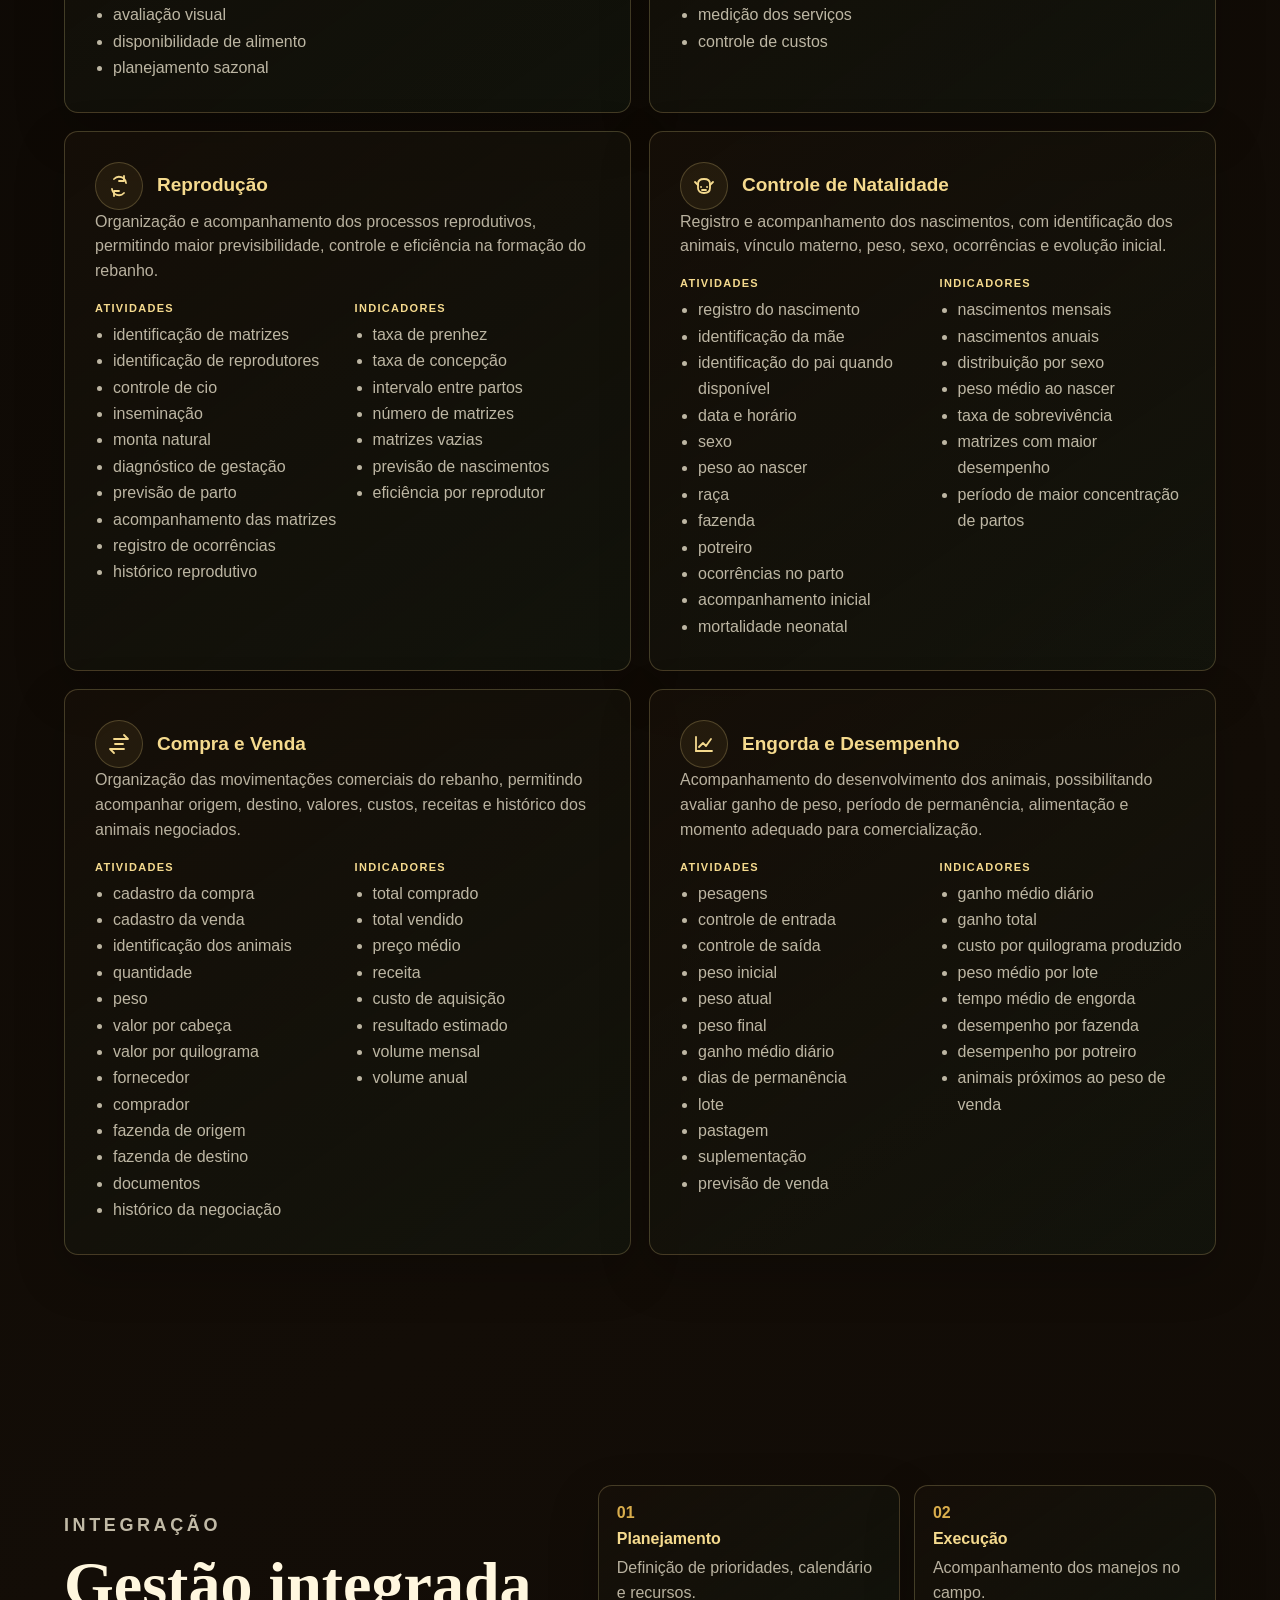
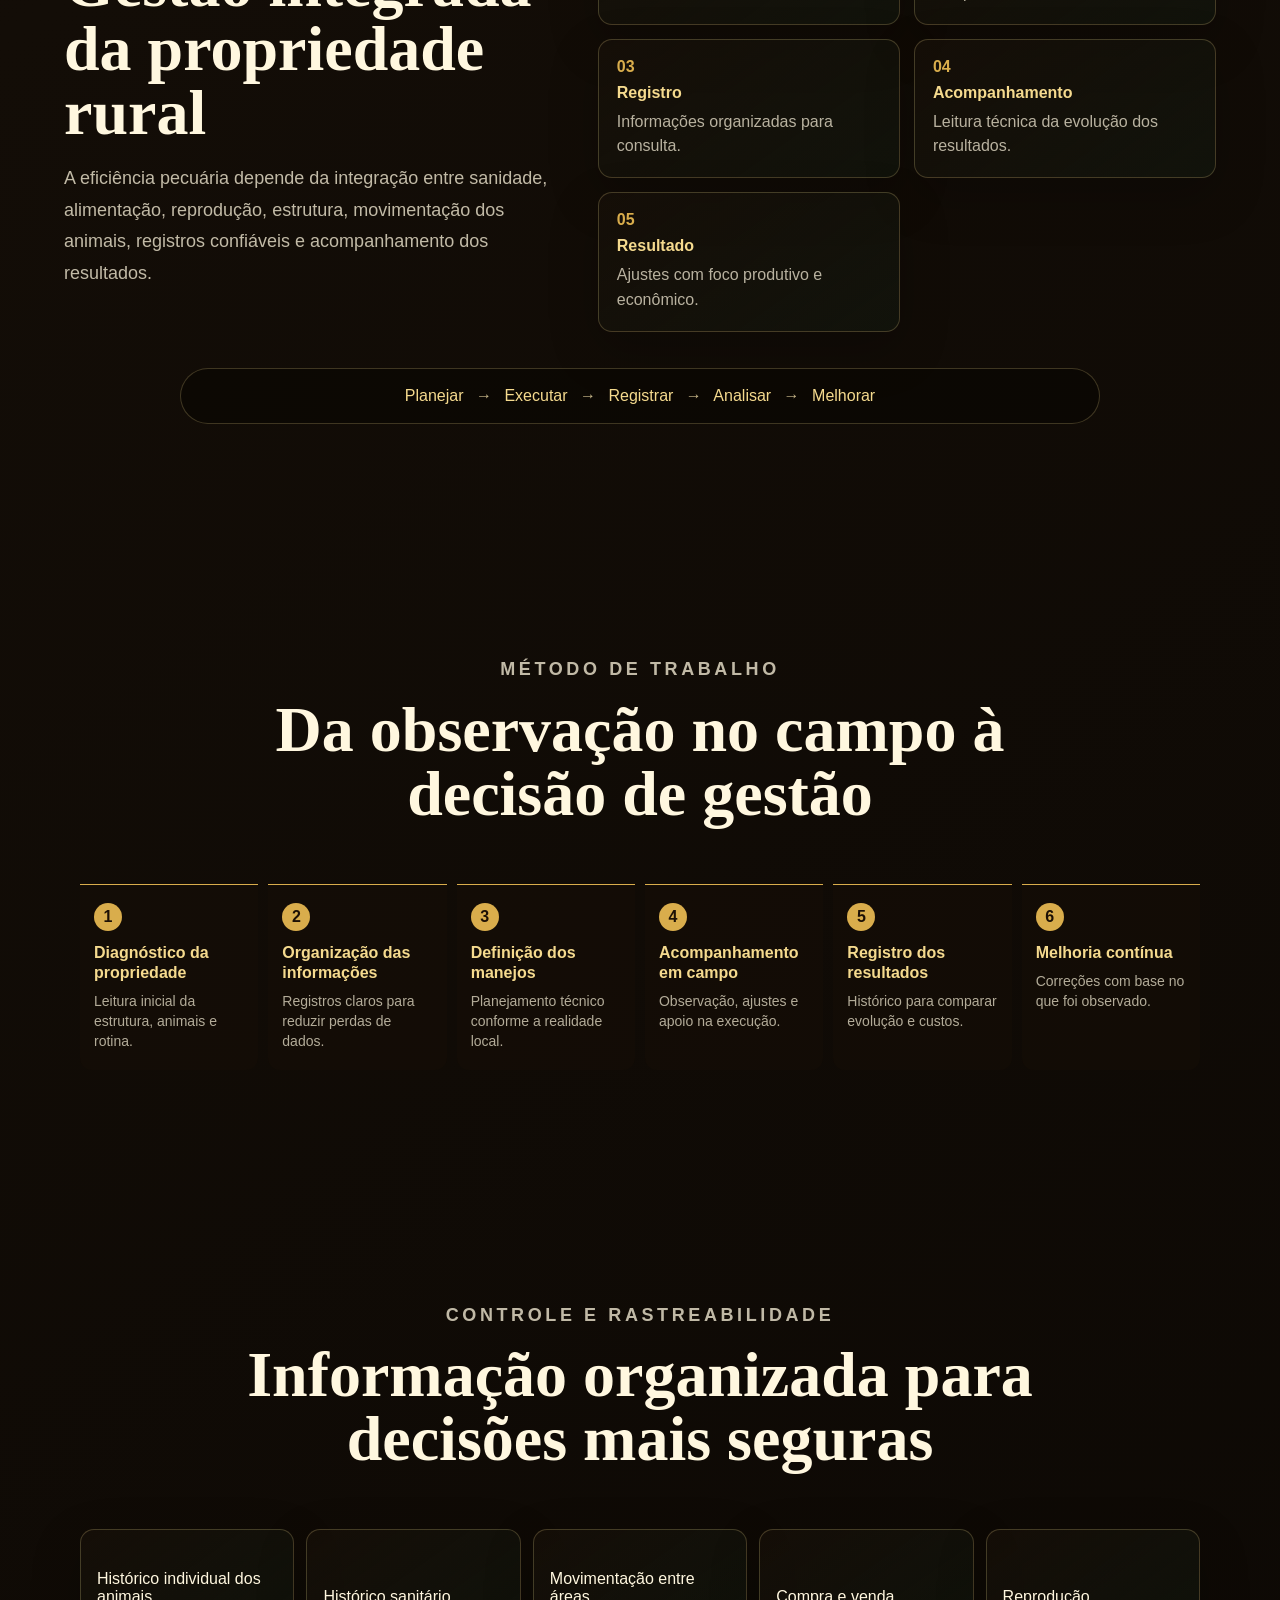
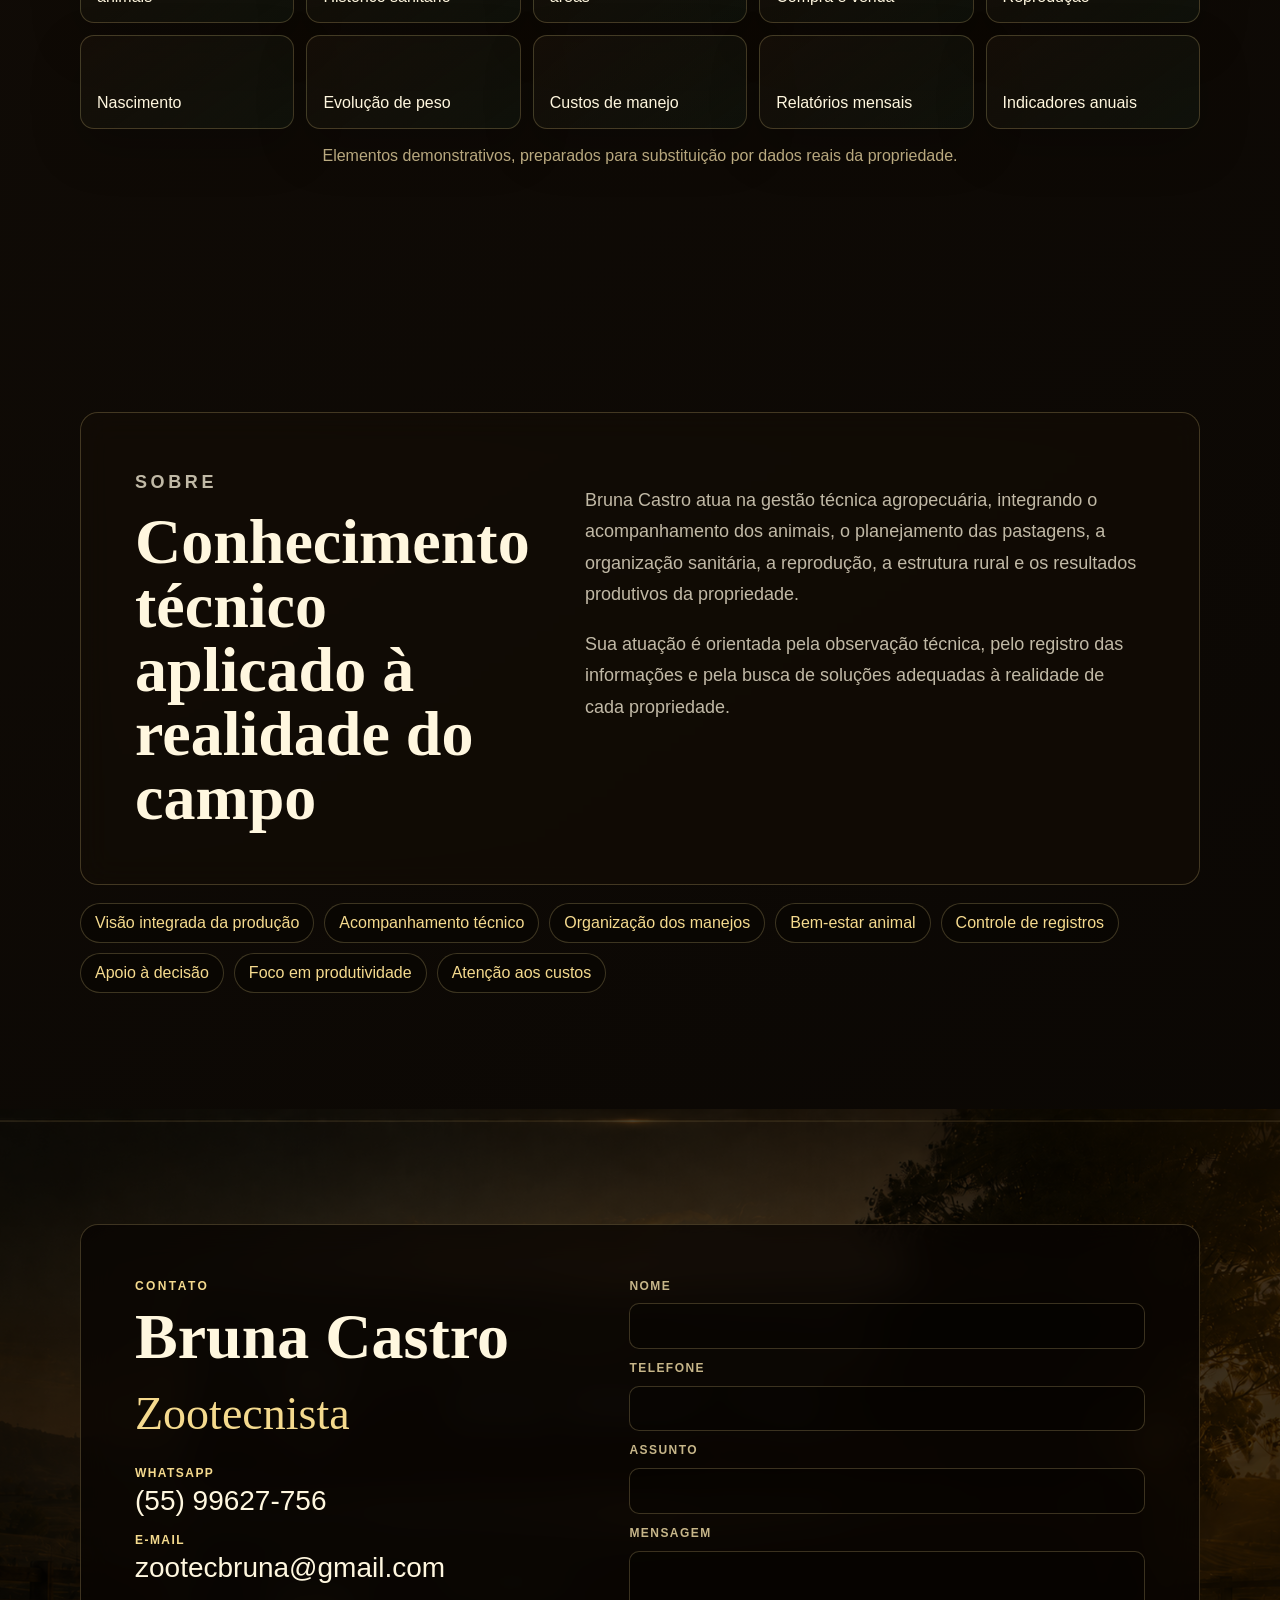
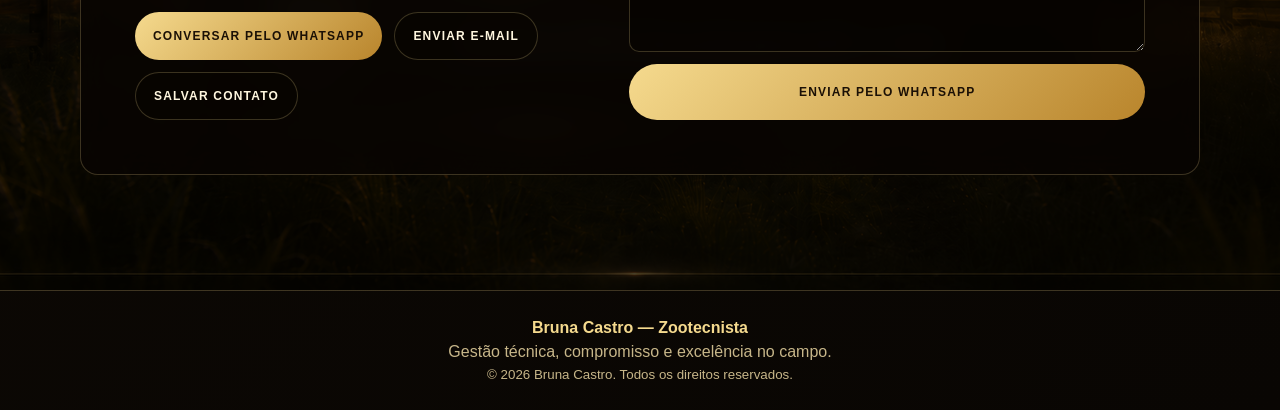
==== commit 57c8fe76: "Remove Bruna portfolio gallery" ====
--- a/bruna/index.html
+++ b/bruna/index.html
@@ -172,19 +172,6 @@
       </div>
     </section>
 
-    <section class="section gallery-section">
-      <div class="section-heading reveal">
-        <p class="eyebrow">Galeria</p>
-        <h2>Referências visuais do campo</h2>
-        <p>Imagens demonstrativas preparadas para troca por fotos reais de manejo, pastagens, estrutura e rotina técnica.</p>
-      </div>
-      <div class="gallery reveal">
-        <button type="button" data-src="./assets/bruna-castro-capa.png"><img src="./assets/bruna-castro-capa.png" loading="lazy" alt="Gado em paisagem rural dourada"></button>
-        <button type="button" data-src="./assets/bruna-contato-verso.png"><img src="./assets/bruna-contato-verso.png" loading="lazy" alt="Paisagem rural com contatos demonstrativos"></button>
-        <button type="button" data-src="./assets/campo-background.jpg"><img src="./assets/campo-background.jpg" loading="lazy" alt="Gado em ambiente de campo"></button>
-      </div>
-    </section>
-
     <section class="section contact" id="contato">
       <div class="contact-bg" aria-hidden="true"></div>
       <div class="contact-card reveal">
@@ -219,11 +206,6 @@
     <small>© <span id="year"></span> Bruna Castro. Todos os direitos reservados.</small>
   </footer>
 
-  <div class="lightbox" id="lightbox" aria-hidden="true">
-    <button type="button" aria-label="Fechar visualização" id="closeLightbox">×</button>
-    <img src="" alt="">
-  </div>
-
   <script src="./script.js"></script>
 </body>
 </html>
--- a/bruna/styles.css
+++ b/bruna/styles.css
@@ -202,28 +202,46 @@
 .diagram::before {
   content: "";
   position: absolute;
-  inset: 12% 14%;
-  border: 1px solid var(--line);
-  border-radius: 50%;
+  left: 50%;
+  top: 108px;
+  bottom: 52px;
+  width: 1px;
+  background: linear-gradient(180deg, transparent, rgba(245,218,142,.42), transparent);
+  transform: translateX(-50%);
   pointer-events: none;
 }
 .diagram-center {
-  width: min(100%, 330px);
-  margin: 0 auto 34px;
-  padding: 34px 24px;
+  position: relative;
+  z-index: 1;
+  width: min(100%, 520px);
+  margin: 0 auto 28px;
+  padding: 24px clamp(20px, 4vw, 42px);
   border: 1px solid rgba(245,218,142,.36);
-  border-radius: 50%;
-  aspect-ratio: 1;
-  display: grid;
-  place-content: center;
+  border-radius: 16px;
+  display: grid;
+  gap: 7px;
+  place-items: center;
   text-align: center;
-  background: radial-gradient(circle, rgba(217,173,76,.16), rgba(13,9,4,.88));
+  background:
+    linear-gradient(135deg, rgba(245,218,142,.1), transparent 34%),
+    rgba(13,9,4,.92);
   box-shadow: var(--shadow);
 }
-.diagram-center strong { font-family: Georgia, serif; color: var(--gold-light); font-size: 34px; line-height: 1; }
-.diagram-center span { margin-top: 10px; color: var(--ink); text-transform: uppercase; letter-spacing: .16em; font-size: 12px; }
-.diagram-center em { color: var(--muted); font-style: normal; font-size: 13px; }
+.diagram-center::after {
+  content: "";
+  position: absolute;
+  left: 50%;
+  bottom: -29px;
+  width: 1px;
+  height: 28px;
+  background: rgba(245,218,142,.42);
+}
+.diagram-center strong { font-family: Georgia, serif; color: var(--gold-light); font-size: clamp(30px, 4vw, 44px); line-height: 1; }
+.diagram-center span { color: var(--ink); text-transform: uppercase; letter-spacing: .16em; font-size: 12px; }
+.diagram-center em { color: var(--muted); font-style: normal; font-size: 14px; }
 .diagram-grid {
+  position: relative;
+  z-index: 1;
   display: grid;
   grid-template-columns: repeat(4, minmax(0, 1fr));
   gap: 16px;
@@ -237,7 +255,17 @@
 .diagram-card {
   min-height: 164px;
   padding: 20px;
+  position: relative;
   transition: transform 180ms ease, border-color 180ms ease;
+}
+.diagram-card::before {
+  content: "";
+  position: absolute;
+  left: 50%;
+  top: -17px;
+  width: 1px;
+  height: 16px;
+  background: rgba(245,218,142,.28);
 }
 .diagram-card:hover { transform: translateY(-4px); border-color: rgba(245,218,142,.6); }
 .diagram-card span { color: var(--gold); font-weight: 800; }
@@ -362,25 +390,6 @@
   background: rgba(8,5,2,.48);
 }
 
-.gallery {
-  width: min(100%, 1120px);
-  margin: 0 auto;
-  display: grid;
-  grid-template-columns: 1.35fr 1fr 1fr;
-  gap: 14px;
-}
-.gallery button {
-  min-height: 230px;
-  padding: 0;
-  overflow: hidden;
-  border: 1px solid var(--line);
-  border-radius: 14px;
-  background: #130d06;
-  cursor: pointer;
-}
-.gallery img { width: 100%; height: 100%; object-fit: cover; transition: transform 240ms ease; }
-.gallery button:hover img { transform: scale(1.04); }
-
 .contact { isolation: isolate; }
 .contact-bg { background-image: url("./assets/bruna-contato-verso.png"); }
 .contact::after { background: rgba(5,3,1,.72); }
@@ -422,28 +431,6 @@
   border-top: 1px solid var(--line);
 }
 .footer strong { color: var(--gold-light); }
-
-.lightbox {
-  position: fixed;
-  inset: 0;
-  z-index: 100;
-  display: none;
-  place-items: center;
-  padding: 20px;
-  background: rgba(0,0,0,.82);
-}
-.lightbox.is-open { display: grid; }
-.lightbox img { max-height: 86vh; border-radius: 12px; border: 1px solid var(--line); }
-.lightbox button {
-  position: absolute; top: 18px; right: 18px;
-  width: 44px; height: 44px;
-  border: 1px solid var(--line);
-  border-radius: 50%;
-  color: var(--ink);
-  background: rgba(8,5,2,.8);
-  font-size: 28px;
-  cursor: pointer;
-}
 
 .reveal { opacity: 1; transform: translateY(18px); transition: transform 700ms ease; }
 .reveal.is-visible { opacity: 1; transform: translateY(0); }
@@ -470,13 +457,60 @@
     transition: transform 240ms ease;
   }
   .nav.is-open { transform: translateX(0); }
-  .hero { min-height: 92vh; }
-  .hero-content { padding-inline: 18px; }
+  .hero {
+    min-height: auto;
+    padding-top: 104px;
+    padding-bottom: 72px;
+  }
+  .hero::after {
+    background:
+      linear-gradient(180deg, rgba(5,3,1,.72), rgba(5,3,1,.9)),
+      linear-gradient(90deg, rgba(5,3,1,.84), rgba(5,3,1,.42));
+  }
+  .hero-content {
+    padding: 20px 18px;
+    border-left: 0;
+    border: 1px solid rgba(245,218,142,.18);
+    border-radius: 16px;
+    background: rgba(8,5,2,.62);
+    backdrop-filter: blur(8px);
+  }
+  .hero-text {
+    font-size: 14.5px;
+    line-height: 1.65;
+  }
+  .scroll-hint {
+    position: static;
+    transform: none;
+    width: min(100%, 260px);
+    margin: 24px auto 0;
+    line-height: 1.45;
+  }
   .diagram::before { display: none; }
-  .diagram-center { width: min(100%, 260px); }
+  .diagram-center {
+    width: 100%;
+    margin-bottom: 22px;
+    padding: 22px 18px;
+    border-radius: 14px;
+  }
+  .diagram-center::after {
+    left: 22px;
+    bottom: -22px;
+    height: 22px;
+  }
+  .diagram-center strong {
+    font-size: 30px;
+  }
+  .diagram-center span {
+    font-size: 11px;
+  }
+  .diagram-center em {
+    font-size: 13px;
+  }
   .diagram-grid {
     position: relative;
     grid-template-columns: 1fr;
+    gap: 12px;
   }
   .diagram-grid::before {
     content: "";
@@ -485,8 +519,39 @@
     width: 1px;
     background: var(--line);
   }
-  .diagram-card { margin-left: 36px; }
-  .competency-list, .detail-grid, .pillars, .dashboard, .gallery { grid-template-columns: 1fr; }
+  .diagram-card {
+    min-height: auto;
+    margin-left: 38px;
+    padding: 16px;
+    border-radius: 12px;
+  }
+  .diagram-card::before {
+    left: -17px;
+    top: 27px;
+    width: 17px;
+    height: 1px;
+  }
+  .diagram-card span {
+    position: absolute;
+    left: -38px;
+    top: 17px;
+    width: 28px;
+    height: 28px;
+    display: grid;
+    place-items: center;
+    border: 1px solid rgba(245,218,142,.34);
+    border-radius: 50%;
+    background: #100a04;
+    font-size: 10px;
+  }
+  .diagram-card h3 {
+    margin-top: 0;
+    font-size: 17px;
+  }
+  .diagram-card p {
+    font-size: 13.5px;
+  }
+  .competency-list, .detail-grid, .pillars, .dashboard { grid-template-columns: 1fr; }
   .timeline {
     grid-template-columns: 1fr;
     border-left: 1px solid var(--line);
